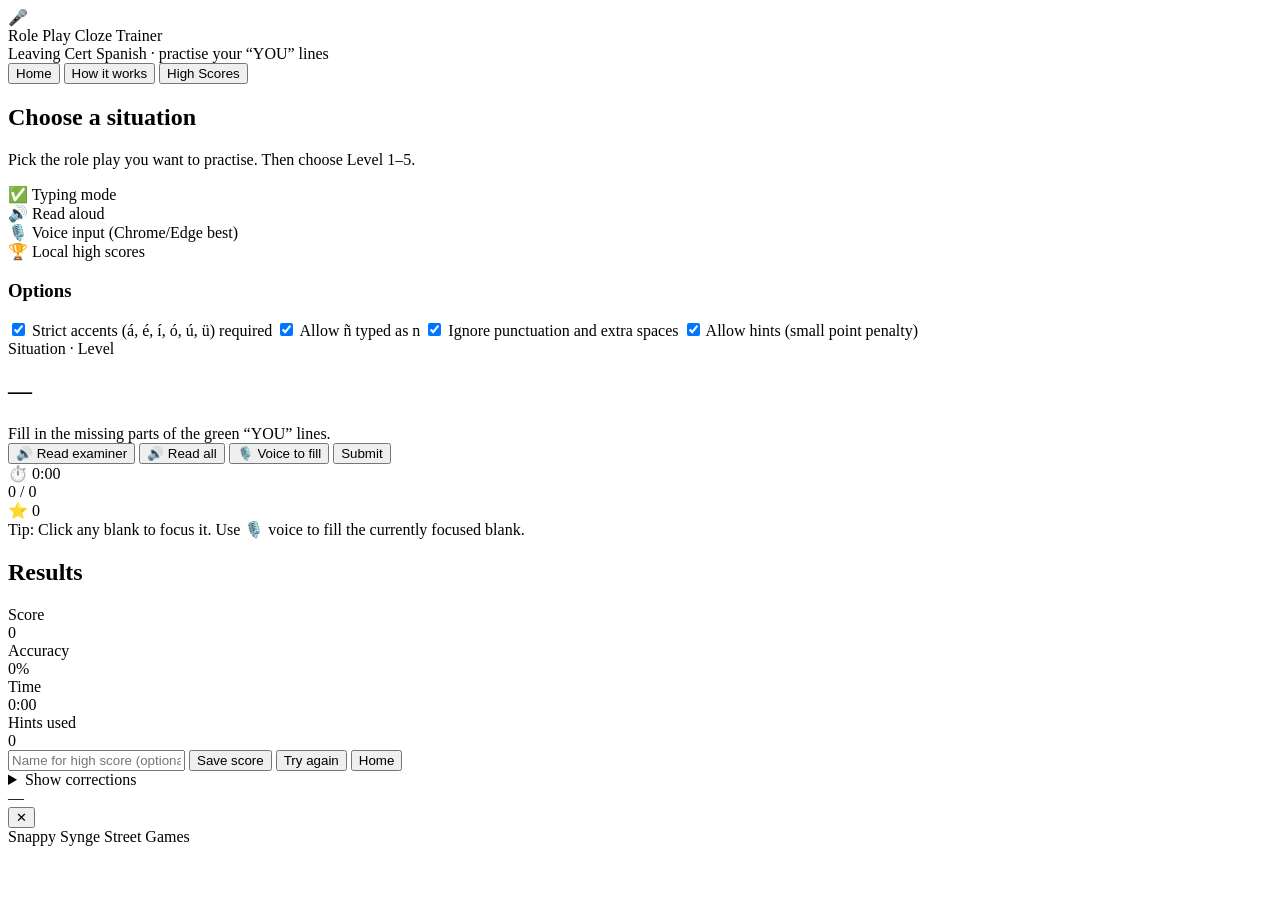
==== index.html @ 9e6d0a7c "Create index.html" ====
<!-- index.html -->
<!doctype html>
<html lang="en">
<head>
  <meta charset="utf-8" />
  <meta name="viewport" content="width=device-width, initial-scale=1" />
  <title>Leaving Cert Role Play Cloze Trainer</title>
  <link rel="stylesheet" href="style.css" />
</head>
<body>
  <div class="app">
    <header class="topbar">
      <div class="brand">
        <div class="logo">🎤</div>
        <div>
          <div class="title">Role Play Cloze Trainer</div>
          <div class="subtitle">Leaving Cert Spanish · practise your “YOU” lines</div>
        </div>
      </div>

      <div class="controls">
        <button id="btnHome" class="btn ghost">Home</button>
        <button id="btnHow" class="btn ghost">How it works</button>
        <button id="btnScores" class="btn ghost">High Scores</button>
      </div>
    </header>

    <main class="main">
      <section id="screenHome" class="screen active">
        <div class="card">
          <h2>Choose a situation</h2>
          <p class="muted">Pick the role play you want to practise. Then choose Level 1–5.</p>
          <div class="grid" id="situationGrid"></div>

          <div class="row">
            <div class="pill">✅ Typing mode</div>
            <div class="pill">🔊 Read aloud</div>
            <div class="pill">🎙️ Voice input (Chrome/Edge best)</div>
            <div class="pill">🏆 Local high scores</div>
          </div>
        </div>

        <div class="card">
          <h3>Options</h3>
          <div class="options">
            <label class="opt"><input type="checkbox" id="optStrictAccents" checked /> Strict accents (á, é, í, ó, ú, ü) required</label>
            <label class="opt"><input type="checkbox" id="optAllowEnyeAsN" checked /> Allow ñ typed as n</label>
            <label class="opt"><input type="checkbox" id="optLenientPunct" checked /> Ignore punctuation and extra spaces</label>
            <label class="opt"><input type="checkbox" id="optShowHints" checked /> Allow hints (small point penalty)</label>
          </div>
        </div>
      </section>

      <section id="screenPlay" class="screen">
        <div class="card playHeader">
          <div>
            <div class="kicker" id="playKicker">Situation · Level</div>
            <h2 id="playTitle">—</h2>
            <div class="muted" id="playDesc">Fill in the missing parts of the green “YOU” lines.</div>
          </div>

          <div class="playBtns">
            <button id="btnSpeakExaminer" class="btn">🔊 Read examiner</button>
            <button id="btnSpeakAll" class="btn">🔊 Read all</button>
            <button id="btnVoice" class="btn">🎙️ Voice to fill</button>
            <button id="btnSubmit" class="btn primary">Submit</button>
          </div>
        </div>

        <div class="card">
          <div class="statusbar">
            <div class="timer">⏱️ <span id="time">0:00</span></div>
            <div class="progress">
              <div class="bar"><div class="fill" id="progressFill"></div></div>
              <div class="muted" id="progressText">0 / 0</div>
            </div>
            <div class="score">⭐ <span id="liveScore">0</span></div>
          </div>

          <div class="chat" id="chat"></div>
        </div>

        <div class="card compact">
          <div class="muted small">Tip: Click any blank to focus it. Use 🎙️ voice to fill the currently focused blank.</div>
        </div>
      </section>

      <section id="screenResults" class="screen">
        <div class="card">
          <h2>Results</h2>
          <div class="resultsGrid">
            <div class="stat"><div class="label">Score</div><div class="value" id="finalScore">0</div></div>
            <div class="stat"><div class="label">Accuracy</div><div class="value" id="finalAcc">0%</div></div>
            <div class="stat"><div class="label">Time</div><div class="value" id="finalTime">0:00</div></div>
            <div class="stat"><div class="label">Hints used</div><div class="value" id="finalHints">0</div></div>
          </div>

          <div class="row gap">
            <input id="playerName" class="input" maxlength="18" placeholder="Name for high score (optional)" />
            <button id="btnSaveScore" class="btn primary">Save score</button>
            <button id="btnRetry" class="btn">Try again</button>
            <button id="btnHome2" class="btn ghost">Home</button>
          </div>

          <details class="details">
            <summary>Show corrections</summary>
            <div id="corrections"></div>
          </details>
        </div>
      </section>

      <div id="modal" class="modal hidden" role="dialog" aria-modal="true">
        <div class="modalCard">
          <div class="modalTop">
            <div class="modalTitle" id="modalTitle">—</div>
            <button class="btn ghost" id="btnCloseModal">✕</button>
          </div>
          <div class="modalBody" id="modalBody"></div>
        </div>
      </div>
    </main>

    <footer class="footer"><span>Snappy Synge Street Games</span></footer>
  </div>

  <script src="script.js"></script>
</body>
</html>
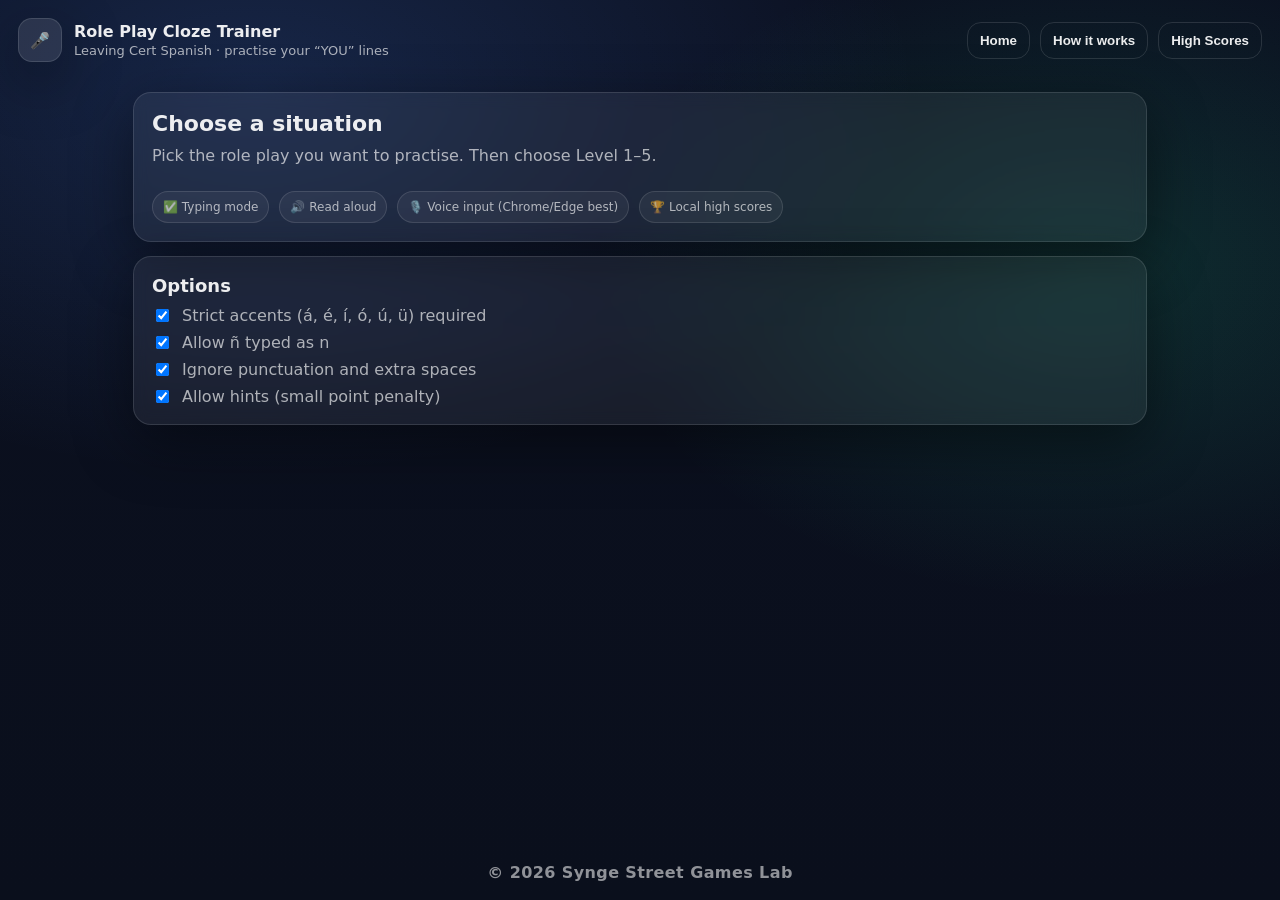
==== commit 92e6ab3c: "Update index.html" ====
--- a/index.html
+++ b/index.html
@@ -120,7 +120,7 @@
       </div>
     </main>
 
-    <footer class="footer"><span>Snappy Synge Street Games</span></footer>
+    <footer class="footer"><span>© 2026 Synge Street Games Lab</span></footer>
   </div>
 
   <script src="script.js"></script>
--- a/style.css
+++ b/style.css
@@ -0,0 +1,125 @@
+/* style.css */
+:root{
+  --bg1: #0b1020;
+  --bg2: #0a0f1c;
+  --card: rgba(255,255,255,0.06);
+  --text: rgba(255,255,255,0.92);
+  --muted: rgba(255,255,255,0.65);
+  --line: rgba(255,255,255,0.12);
+  --green: #24d18e;
+  --blue: #4f8cff;
+  --bad: #ff5f6d;
+  --good: #2ee59d;
+  --shadow: 0 18px 60px rgba(0,0,0,0.45);
+  --radius: 18px;
+  --font: ui-sans-serif, system-ui, -apple-system, Segoe UI, Roboto, Helvetica, Arial, "Apple Color Emoji","Segoe UI Emoji";
+}
+
+*{box-sizing:border-box}
+html,body{height:100%}
+body{
+  margin:0;
+  font-family:var(--font);
+  color:var(--text);
+  background:
+    radial-gradient(1200px 700px at 20% 10%, rgba(79,140,255,0.18), transparent 55%),
+    radial-gradient(900px 600px at 85% 30%, rgba(36,209,142,0.16), transparent 55%),
+    linear-gradient(180deg, var(--bg1), var(--bg2));
+}
+
+.app{min-height:100%; display:flex; flex-direction:column}
+.topbar{display:flex; justify-content:space-between; align-items:center; padding:18px 18px 10px; gap:14px;}
+.brand{display:flex; align-items:center; gap:12px}
+.logo{width:44px; height:44px; display:grid; place-items:center; background: rgba(255,255,255,0.10); border:1px solid var(--line); border-radius: 14px; box-shadow: var(--shadow);}
+.title{font-weight:800}
+.subtitle{color:var(--muted); font-size:13px; margin-top:2px}
+
+.controls{display:flex; gap:10px; flex-wrap:wrap; justify-content:flex-end}
+
+.main{flex:1; padding: 6px 18px 22px; max-width: 1050px; width:100%; margin:0 auto}
+.screen{display:none}
+.screen.active{display:block}
+
+.card{background: var(--card); border: 1px solid var(--line); border-radius: var(--radius); padding: 18px; box-shadow: var(--shadow); backdrop-filter: blur(8px); margin: 14px 0;}
+.card.compact{padding:12px}
+
+h2{margin:0 0 10px; font-size:22px}
+h3{margin:0 0 10px; font-size:18px}
+p{margin:6px 0 0}
+.muted{color:var(--muted)}
+.small{font-size:12px}
+
+.grid{display:grid; grid-template-columns: repeat(auto-fit, minmax(240px, 1fr)); gap: 12px; margin-top: 14px;}
+
+.sitBtn{text-align:left; padding:14px 14px 12px; border-radius: 16px; border:1px solid var(--line); background: rgba(255,255,255,0.06); color:var(--text); cursor:pointer; transition: transform .12s ease, background .12s ease, border-color .12s ease;}
+.sitBtn:hover{transform: translateY(-1px); background: rgba(255,255,255,0.09); border-color: rgba(255,255,255,0.22)}
+.sitTitle{font-weight:800; margin-bottom:4px}
+.sitMeta{color:var(--muted); font-size:12px}
+
+.row{display:flex; gap:10px; flex-wrap:wrap; margin-top:12px; align-items:center}
+.row.gap{gap:12px}
+
+.pill{padding:8px 10px; border-radius: 999px; border:1px solid var(--line); background: rgba(255,255,255,0.05); font-size:12px; color: var(--muted);}
+
+.btn{border:1px solid var(--line); background: rgba(255,255,255,0.06); color: var(--text); border-radius: 14px; padding:10px 12px; cursor:pointer; transition: transform .10s ease, background .10s ease, border-color .10s ease; font-weight:700;}
+.btn:hover{transform: translateY(-1px); background: rgba(255,255,255,0.09); border-color: rgba(255,255,255,0.22)}
+.btn.primary{background: rgba(79,140,255,0.18); border-color: rgba(79,140,255,0.55);}
+.btn.ghost{background: transparent}
+
+.options{display:grid; gap:8px}
+.opt{display:flex; gap:10px; align-items:center; color:var(--muted)}
+
+.playHeader{display:flex; justify-content:space-between; align-items:flex-start; gap:14px; flex-wrap:wrap}
+.kicker{font-size:12px; color:var(--muted); margin-bottom:4px}
+.playBtns{display:flex; gap:10px; flex-wrap:wrap; justify-content:flex-end}
+
+.statusbar{display:flex; align-items:center; justify-content:space-between; gap:12px; flex-wrap:wrap; padding-bottom: 12px; border-bottom: 1px solid var(--line); margin-bottom: 12px;}
+.timer,.score{font-weight:800}
+.progress{display:flex; align-items:center; gap:10px; min-width:220px; flex:1}
+.bar{height:10px; background: rgba(255,255,255,0.07); border:1px solid var(--line); border-radius:999px; flex:1; overflow:hidden}
+.fill{height:100%; width:0% ; background: rgba(36,209,142,0.65)}
+
+.chat{display:flex; flex-direction:column; gap:12px}
+.bubble{max-width: 860px; padding: 12px 12px; border-radius: 16px; border:1px solid var(--line); background: rgba(255,255,255,0.05);}
+.bubble.examiner{align-self:flex-start}
+.bubble.you{align-self:flex-end; background: rgba(36,209,142,0.08); border-color: rgba(36,209,142,0.35)}
+.bubbleTop{display:flex; justify-content:space-between; gap:10px; align-items:center; margin-bottom:6px}
+
+.badge{font-size:11px; font-weight:900; padding: 4px 8px; border-radius: 999px; border:1px solid var(--line); color: var(--muted);}
+.badge.you{color: rgba(36,209,142,0.95); border-color: rgba(36,209,142,0.35); background: rgba(36,209,142,0.10)}
+.badge.e{color: rgba(255,255,255,0.85)}
+
+.lineText{line-height:1.38}
+.blanks{display:flex; flex-wrap:wrap; gap:8px; margin-top:10px}
+.blankWrap{display:flex; align-items:center; gap:8px; flex-wrap:wrap}
+
+.blank{min-width: 86px; max-width: 240px; padding: 10px 10px; border-radius: 14px; border:1px solid var(--line); background: rgba(0,0,0,0.25); color: var(--text); outline: none;}
+.blank:focus{border-color: rgba(79,140,255,0.7); box-shadow: 0 0 0 4px rgba(79,140,255,0.15)}
+
+.hintBtn{padding: 8px 10px; border-radius: 12px; font-size:12px;}
+.hintText{font-size:12px; color:var(--muted)}
+.cue{font-size:12px; color:var(--muted); margin-top:6px}
+
+.resultsGrid{display:grid; grid-template-columns: repeat(auto-fit, minmax(160px, 1fr)); gap: 12px; margin: 14px 0 4px;}
+.stat{border:1px solid var(--line); background: rgba(255,255,255,0.05); border-radius: 16px; padding: 12px;}
+.label{color:var(--muted); font-size:12px}
+.value{font-weight:900; font-size:22px; margin-top:4px}
+
+.input{padding: 10px 12px; border-radius: 14px; border:1px solid var(--line); background: rgba(255,255,255,0.06); color: var(--text); outline:none; min-width: 220px;}
+.input:focus{border-color: rgba(79,140,255,0.7); box-shadow: 0 0 0 4px rgba(79,140,255,0.15)}
+
+.details{margin-top: 14px; border: 1px solid var(--line); border-radius: 16px; padding: 10px 12px; background: rgba(255,255,255,0.04);}
+.details summary{cursor:pointer; font-weight:800}
+.correction{margin-top: 10px; padding-top: 10px; border-top: 1px solid var(--line);}
+.good{color: var(--good); font-weight:800}
+.bad{color: var(--bad); font-weight:800}
+.mini{font-size:12px; color:var(--muted)}
+
+.modal{position:fixed; inset:0; display:grid; place-items:center; background: rgba(0,0,0,0.55); padding: 18px;}
+.modal.hidden{display:none}
+.modalCard{width:min(980px, 100%); max-height: 80vh; overflow:auto; background: rgba(20,24,38,0.98); border:1px solid var(--line); border-radius: 18px; box-shadow: var(--shadow);}
+.modalTop{display:flex; justify-content:space-between; align-items:center; padding: 12px 12px 10px; border-bottom: 1px solid var(--line);}
+.modalTitle{font-weight:900}
+.modalBody{padding: 12px}
+
+.footer{text-align:center; padding: 12px 14px 18px; color: rgba(255,255,255,0.55); font-weight:800; letter-spacing:0.4px;}
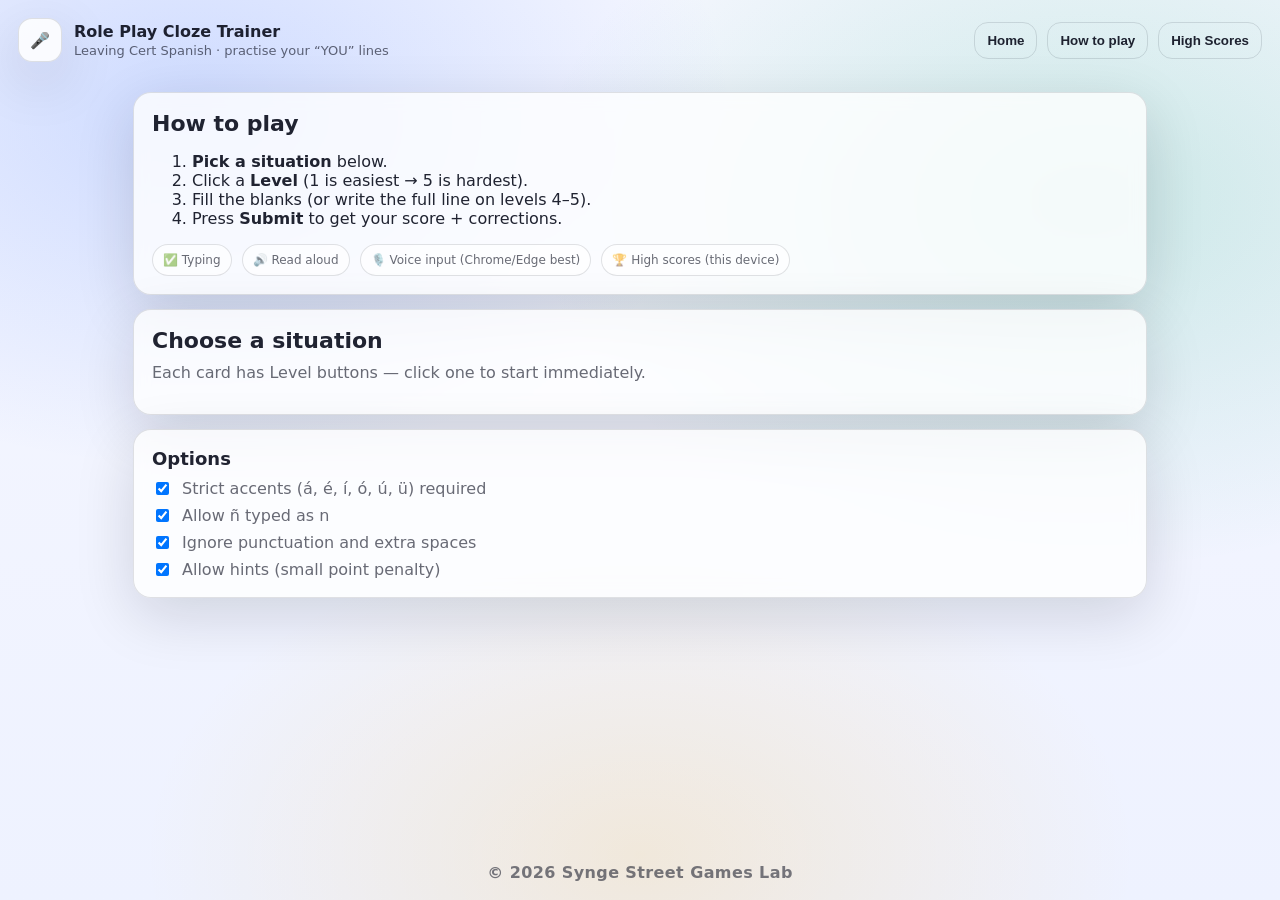
==== commit 14c22a65: "Update index.html" ====
--- a/index.html
+++ b/index.html
@@ -19,25 +19,34 @@
       </div>
 
       <div class="controls">
-        <button id="btnHome" class="btn ghost">Home</button>
-        <button id="btnHow" class="btn ghost">How it works</button>
-        <button id="btnScores" class="btn ghost">High Scores</button>
+        <button id="btnHome" class="btn ghost" type="button">Home</button>
+        <button id="btnHow" class="btn ghost" type="button">How to play</button>
+        <button id="btnScores" class="btn ghost" type="button">High Scores</button>
       </div>
     </header>
 
     <main class="main">
       <section id="screenHome" class="screen active">
         <div class="card">
-          <h2>Choose a situation</h2>
-          <p class="muted">Pick the role play you want to practise. Then choose Level 1–5.</p>
-          <div class="grid" id="situationGrid"></div>
-
+          <h2>How to play</h2>
+          <ol class="how">
+            <li><strong>Pick a situation</strong> below.</li>
+            <li>Click a <strong>Level</strong> (1 is easiest → 5 is hardest).</li>
+            <li>Fill the blanks (or write the full line on levels 4–5).</li>
+            <li>Press <strong>Submit</strong> to get your score + corrections.</li>
+          </ol>
           <div class="row">
-            <div class="pill">✅ Typing mode</div>
+            <div class="pill">✅ Typing</div>
             <div class="pill">🔊 Read aloud</div>
             <div class="pill">🎙️ Voice input (Chrome/Edge best)</div>
-            <div class="pill">🏆 Local high scores</div>
+            <div class="pill">🏆 High scores (this device)</div>
           </div>
+        </div>
+
+        <div class="card">
+          <h2>Choose a situation</h2>
+          <p class="muted">Each card has Level buttons — click one to start immediately.</p>
+          <div class="grid" id="situationGrid"></div>
         </div>
 
         <div class="card">
@@ -49,6 +58,12 @@
             <label class="opt"><input type="checkbox" id="optShowHints" checked /> Allow hints (small point penalty)</label>
           </div>
         </div>
+
+        <noscript>
+          <div class="card danger">
+            This game needs JavaScript enabled to work.
+          </div>
+        </noscript>
       </section>
 
       <section id="screenPlay" class="screen">
@@ -60,10 +75,10 @@
           </div>
 
           <div class="playBtns">
-            <button id="btnSpeakExaminer" class="btn">🔊 Read examiner</button>
-            <button id="btnSpeakAll" class="btn">🔊 Read all</button>
-            <button id="btnVoice" class="btn">🎙️ Voice to fill</button>
-            <button id="btnSubmit" class="btn primary">Submit</button>
+            <button id="btnSpeakExaminer" class="btn" type="button">🔊 Read examiner</button>
+            <button id="btnSpeakAll" class="btn" type="button">🔊 Read all</button>
+            <button id="btnVoice" class="btn" type="button">🎙️ Voice to fill</button>
+            <button id="btnSubmit" class="btn primary" type="button">Submit</button>
           </div>
         </div>
 
@@ -81,7 +96,7 @@
         </div>
 
         <div class="card compact">
-          <div class="muted small">Tip: Click any blank to focus it. Use 🎙️ voice to fill the currently focused blank.</div>
+          <div class="muted small">Tip: Click any blank to focus it. Use 🎙️ voice to fill the currently focused blank/box.</div>
         </div>
       </section>
 
@@ -97,9 +112,9 @@
 
           <div class="row gap">
             <input id="playerName" class="input" maxlength="18" placeholder="Name for high score (optional)" />
-            <button id="btnSaveScore" class="btn primary">Save score</button>
-            <button id="btnRetry" class="btn">Try again</button>
-            <button id="btnHome2" class="btn ghost">Home</button>
+            <button id="btnSaveScore" class="btn primary" type="button">Save score</button>
+            <button id="btnRetry" class="btn" type="button">Try again</button>
+            <button id="btnHome2" class="btn ghost" type="button">Home</button>
           </div>
 
           <details class="details">
@@ -113,7 +128,7 @@
         <div class="modalCard">
           <div class="modalTop">
             <div class="modalTitle" id="modalTitle">—</div>
-            <button class="btn ghost" id="btnCloseModal">✕</button>
+            <button class="btn ghost" id="btnCloseModal" type="button">✕</button>
           </div>
           <div class="modalBody" id="modalBody"></div>
         </div>
--- a/style.css
+++ b/style.css
@@ -1,16 +1,16 @@
 /* style.css */
 :root{
-  --bg1: #0b1020;
-  --bg2: #0a0f1c;
-  --card: rgba(255,255,255,0.06);
-  --text: rgba(255,255,255,0.92);
-  --muted: rgba(255,255,255,0.65);
-  --line: rgba(255,255,255,0.12);
-  --green: #24d18e;
-  --blue: #4f8cff;
-  --bad: #ff5f6d;
-  --good: #2ee59d;
-  --shadow: 0 18px 60px rgba(0,0,0,0.45);
+  --bg1: #f6f7ff;
+  --bg2: #eef2ff;
+  --card: rgba(255,255,255,0.78);
+  --text: rgba(13,16,32,0.92);
+  --muted: rgba(13,16,32,0.62);
+  --line: rgba(13,16,32,0.12);
+  --green: #0ea97a;
+  --blue: #2f6bff;
+  --bad: #d61f2c;
+  --good: #0ea97a;
+  --shadow: 0 18px 60px rgba(10,15,30,0.14);
   --radius: 18px;
   --font: ui-sans-serif, system-ui, -apple-system, Segoe UI, Roboto, Helvetica, Arial, "Apple Color Emoji","Segoe UI Emoji";
 }
@@ -22,25 +22,39 @@
   font-family:var(--font);
   color:var(--text);
   background:
-    radial-gradient(1200px 700px at 20% 10%, rgba(79,140,255,0.18), transparent 55%),
-    radial-gradient(900px 600px at 85% 30%, rgba(36,209,142,0.16), transparent 55%),
+    radial-gradient(900px 600px at 15% 12%, rgba(47,107,255,0.20), transparent 60%),
+    radial-gradient(900px 600px at 85% 22%, rgba(14,169,122,0.18), transparent 62%),
+    radial-gradient(800px 520px at 50% 95%, rgba(255,170,0,0.14), transparent 62%),
     linear-gradient(180deg, var(--bg1), var(--bg2));
 }
 
 .app{min-height:100%; display:flex; flex-direction:column}
 .topbar{display:flex; justify-content:space-between; align-items:center; padding:18px 18px 10px; gap:14px;}
 .brand{display:flex; align-items:center; gap:12px}
-.logo{width:44px; height:44px; display:grid; place-items:center; background: rgba(255,255,255,0.10); border:1px solid var(--line); border-radius: 14px; box-shadow: var(--shadow);}
-.title{font-weight:800}
+.logo{
+  width:44px; height:44px; display:grid; place-items:center;
+  background: rgba(255,255,255,0.85);
+  border:1px solid var(--line);
+  border-radius: 14px;
+  box-shadow: var(--shadow);
+}
+.title{font-weight:900}
 .subtitle{color:var(--muted); font-size:13px; margin-top:2px}
-
 .controls{display:flex; gap:10px; flex-wrap:wrap; justify-content:flex-end}
 
 .main{flex:1; padding: 6px 18px 22px; max-width: 1050px; width:100%; margin:0 auto}
 .screen{display:none}
 .screen.active{display:block}
 
-.card{background: var(--card); border: 1px solid var(--line); border-radius: var(--radius); padding: 18px; box-shadow: var(--shadow); backdrop-filter: blur(8px); margin: 14px 0;}
+.card{
+  background: var(--card);
+  border: 1px solid var(--line);
+  border-radius: var(--radius);
+  padding: 18px;
+  box-shadow: var(--shadow);
+  backdrop-filter: blur(8px);
+  margin: 14px 0;
+}
 .card.compact{padding:12px}
 
 h2{margin:0 0 10px; font-size:22px}
@@ -51,19 +65,47 @@
 
 .grid{display:grid; grid-template-columns: repeat(auto-fit, minmax(240px, 1fr)); gap: 12px; margin-top: 14px;}
 
-.sitBtn{text-align:left; padding:14px 14px 12px; border-radius: 16px; border:1px solid var(--line); background: rgba(255,255,255,0.06); color:var(--text); cursor:pointer; transition: transform .12s ease, background .12s ease, border-color .12s ease;}
-.sitBtn:hover{transform: translateY(-1px); background: rgba(255,255,255,0.09); border-color: rgba(255,255,255,0.22)}
-.sitTitle{font-weight:800; margin-bottom:4px}
+.sitBtn{
+  text-align:left;
+  padding:14px 14px 12px;
+  border-radius: 16px;
+  border:1px solid var(--line);
+  background: rgba(255,255,255,0.70);
+  color:var(--text);
+  cursor:pointer;
+  transition: transform .12s ease, background .12s ease, border-color .12s ease;
+}
+.sitBtn:hover{transform: translateY(-1px); background: rgba(255,255,255,0.88); border-color: rgba(13,16,32,0.20)}
+.sitTitle{font-weight:900; margin-bottom:4px}
 .sitMeta{color:var(--muted); font-size:12px}
 
 .row{display:flex; gap:10px; flex-wrap:wrap; margin-top:12px; align-items:center}
 .row.gap{gap:12px}
 
-.pill{padding:8px 10px; border-radius: 999px; border:1px solid var(--line); background: rgba(255,255,255,0.05); font-size:12px; color: var(--muted);}
-
-.btn{border:1px solid var(--line); background: rgba(255,255,255,0.06); color: var(--text); border-radius: 14px; padding:10px 12px; cursor:pointer; transition: transform .10s ease, background .10s ease, border-color .10s ease; font-weight:700;}
-.btn:hover{transform: translateY(-1px); background: rgba(255,255,255,0.09); border-color: rgba(255,255,255,0.22)}
-.btn.primary{background: rgba(79,140,255,0.18); border-color: rgba(79,140,255,0.55);}
+.pill{
+  padding:8px 10px;
+  border-radius: 999px;
+  border:1px solid var(--line);
+  background: rgba(255,255,255,0.60);
+  font-size:12px;
+  color: var(--muted);
+}
+
+.btn{
+  border:1px solid var(--line);
+  background: rgba(255,255,255,0.70);
+  color: var(--text);
+  border-radius: 14px;
+  padding:10px 12px;
+  cursor:pointer;
+  transition: transform .10s ease, background .10s ease, border-color .10s ease;
+  font-weight:800;
+}
+.btn:hover{transform: translateY(-1px); background: rgba(255,255,255,0.92); border-color: rgba(13,16,32,0.20)}
+.btn.primary{
+  background: rgba(47,107,255,0.14);
+  border-color: rgba(47,107,255,0.35);
+}
 .btn.ghost{background: transparent}
 
 .options{display:grid; gap:8px}
@@ -73,53 +115,106 @@
 .kicker{font-size:12px; color:var(--muted); margin-bottom:4px}
 .playBtns{display:flex; gap:10px; flex-wrap:wrap; justify-content:flex-end}
 
-.statusbar{display:flex; align-items:center; justify-content:space-between; gap:12px; flex-wrap:wrap; padding-bottom: 12px; border-bottom: 1px solid var(--line); margin-bottom: 12px;}
-.timer,.score{font-weight:800}
+.statusbar{
+  display:flex; align-items:center; justify-content:space-between;
+  gap:12px; flex-wrap:wrap;
+  padding-bottom: 12px;
+  border-bottom: 1px solid var(--line);
+  margin-bottom: 12px;
+}
+.timer,.score{font-weight:900}
 .progress{display:flex; align-items:center; gap:10px; min-width:220px; flex:1}
-.bar{height:10px; background: rgba(255,255,255,0.07); border:1px solid var(--line); border-radius:999px; flex:1; overflow:hidden}
-.fill{height:100%; width:0% ; background: rgba(36,209,142,0.65)}
+.bar{height:10px; background: rgba(255,255,255,0.60); border:1px solid var(--line); border-radius:999px; flex:1; overflow:hidden}
+.fill{height:100%; width:0% ; background: rgba(14,169,122,0.65)}
 
 .chat{display:flex; flex-direction:column; gap:12px}
-.bubble{max-width: 860px; padding: 12px 12px; border-radius: 16px; border:1px solid var(--line); background: rgba(255,255,255,0.05);}
+.bubble{
+  max-width: 860px;
+  padding: 12px 12px;
+  border-radius: 16px;
+  border:1px solid var(--line);
+  background: rgba(255,255,255,0.72);
+}
 .bubble.examiner{align-self:flex-start}
-.bubble.you{align-self:flex-end; background: rgba(36,209,142,0.08); border-color: rgba(36,209,142,0.35)}
+.bubble.you{align-self:flex-end; background: rgba(14,169,122,0.10); border-color: rgba(14,169,122,0.32)}
 .bubbleTop{display:flex; justify-content:space-between; gap:10px; align-items:center; margin-bottom:6px}
 
-.badge{font-size:11px; font-weight:900; padding: 4px 8px; border-radius: 999px; border:1px solid var(--line); color: var(--muted);}
-.badge.you{color: rgba(36,209,142,0.95); border-color: rgba(36,209,142,0.35); background: rgba(36,209,142,0.10)}
-.badge.e{color: rgba(255,255,255,0.85)}
+.badge{
+  font-size:11px; font-weight:900;
+  padding: 4px 8px;
+  border-radius: 999px;
+  border:1px solid var(--line);
+  color: var(--muted);
+  background: rgba(255,255,255,0.55);
+}
+.badge.you{color: rgba(14,169,122,0.98); border-color: rgba(14,169,122,0.32); background: rgba(14,169,122,0.12)}
+.badge.e{color: rgba(13,16,32,0.82)}
 
 .lineText{line-height:1.38}
 .blanks{display:flex; flex-wrap:wrap; gap:8px; margin-top:10px}
 .blankWrap{display:flex; align-items:center; gap:8px; flex-wrap:wrap}
 
-.blank{min-width: 86px; max-width: 240px; padding: 10px 10px; border-radius: 14px; border:1px solid var(--line); background: rgba(0,0,0,0.25); color: var(--text); outline: none;}
-.blank:focus{border-color: rgba(79,140,255,0.7); box-shadow: 0 0 0 4px rgba(79,140,255,0.15)}
+.blank{
+  min-width: 86px;
+  max-width: 240px;
+  padding: 10px 10px;
+  border-radius: 14px;
+  border:1px solid var(--line);
+  background: rgba(255,255,255,0.72);
+  color: var(--text);
+  outline: none;
+}
+.blank:focus{border-color: rgba(47,107,255,0.55); box-shadow: 0 0 0 4px rgba(47,107,255,0.16)}
 
 .hintBtn{padding: 8px 10px; border-radius: 12px; font-size:12px;}
 .hintText{font-size:12px; color:var(--muted)}
 .cue{font-size:12px; color:var(--muted); margin-top:6px}
 
 .resultsGrid{display:grid; grid-template-columns: repeat(auto-fit, minmax(160px, 1fr)); gap: 12px; margin: 14px 0 4px;}
-.stat{border:1px solid var(--line); background: rgba(255,255,255,0.05); border-radius: 16px; padding: 12px;}
+.stat{border:1px solid var(--line); background: rgba(255,255,255,0.74); border-radius: 16px; padding: 12px;}
 .label{color:var(--muted); font-size:12px}
 .value{font-weight:900; font-size:22px; margin-top:4px}
 
-.input{padding: 10px 12px; border-radius: 14px; border:1px solid var(--line); background: rgba(255,255,255,0.06); color: var(--text); outline:none; min-width: 220px;}
-.input:focus{border-color: rgba(79,140,255,0.7); box-shadow: 0 0 0 4px rgba(79,140,255,0.15)}
-
-.details{margin-top: 14px; border: 1px solid var(--line); border-radius: 16px; padding: 10px 12px; background: rgba(255,255,255,0.04);}
-.details summary{cursor:pointer; font-weight:800}
+.input{
+  padding: 10px 12px;
+  border-radius: 14px;
+  border:1px solid var(--line);
+  background: rgba(255,255,255,0.75);
+  color: var(--text);
+  outline:none;
+  min-width: 220px;
+}
+.input:focus{border-color: rgba(47,107,255,0.55); box-shadow: 0 0 0 4px rgba(47,107,255,0.16)}
+
+.details{margin-top: 14px; border: 1px solid var(--line); border-radius: 16px; padding: 10px 12px; background: rgba(255,255,255,0.60);}
+.details summary{cursor:pointer; font-weight:900}
 .correction{margin-top: 10px; padding-top: 10px; border-top: 1px solid var(--line);}
-.good{color: var(--good); font-weight:800}
-.bad{color: var(--bad); font-weight:800}
+.good{color: var(--good); font-weight:900}
+.bad{color: var(--bad); font-weight:900}
 .mini{font-size:12px; color:var(--muted)}
 
-.modal{position:fixed; inset:0; display:grid; place-items:center; background: rgba(0,0,0,0.55); padding: 18px;}
-.modal.hidden{display:none}
-.modalCard{width:min(980px, 100%); max-height: 80vh; overflow:auto; background: rgba(20,24,38,0.98); border:1px solid var(--line); border-radius: 18px; box-shadow: var(--shadow);}
-.modalTop{display:flex; justify-content:space-between; align-items:center; padding: 12px 12px 10px; border-bottom: 1px solid var(--line);}
+.modal{
+  position:fixed; inset:0;
+  display:grid; place-items:center;
+  background: rgba(13,16,32,0.40);
+  padding: 18px;
+}
+.modal.hidden{display:none; pointer-events:none}
+.modalCard{
+  width:min(980px, 100%);
+  max-height: 80vh;
+  overflow:auto;
+  background: rgba(255,255,255,0.96);
+  border:1px solid var(--line);
+  border-radius: 18px;
+  box-shadow: var(--shadow);
+}
+.modalTop{
+  display:flex; justify-content:space-between; align-items:center;
+  padding: 12px 12px 10px;
+  border-bottom: 1px solid var(--line);
+}
 .modalTitle{font-weight:900}
 .modalBody{padding: 12px}
 
-.footer{text-align:center; padding: 12px 14px 18px; color: rgba(255,255,255,0.55); font-weight:800; letter-spacing:0.4px;}
+.footer{text-align:center; padding: 12px 14px 18px; color: rgba(13,16,32,0.55); font-weight:900; letter-spacing:0.4px;}
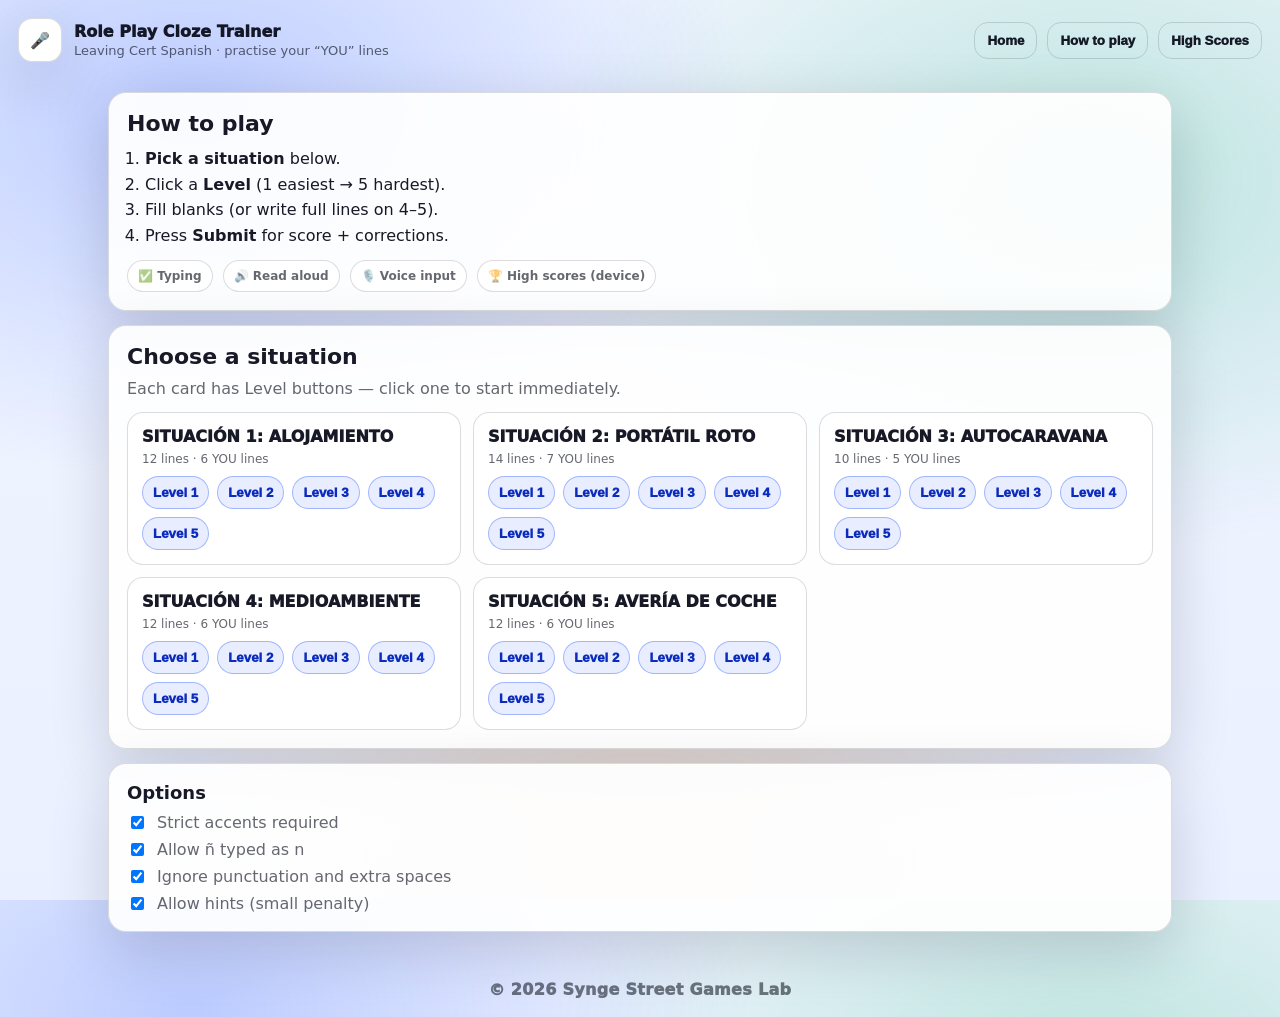
==== commit 81b929c6: "Update index.html" ====
--- a/index.html
+++ b/index.html
@@ -1,11 +1,140 @@
-<!-- index.html -->
 <!doctype html>
 <html lang="en">
 <head>
   <meta charset="utf-8" />
   <meta name="viewport" content="width=device-width, initial-scale=1" />
-  <title>Leaving Cert Role Play Cloze Trainer</title>
-  <link rel="stylesheet" href="style.css" />
+  <title>Role Play Cloze Trainer</title>
+  <style>
+    :root{
+      --bg1:#f2f6ff; --bg2:#eaf0ff;
+      --card: rgba(255,255,255,0.92);
+      --text: rgba(8,12,24,0.94);
+      --muted: rgba(8,12,24,0.62);
+      --line: rgba(8,12,24,0.14);
+      --green:#00a86b;
+      --blue:#1d4fff;
+      --blue2:#0b2bbd;
+      --bad:#d61f2c;
+      --good:#00a86b;
+      --shadow: 0 18px 60px rgba(10,15,30,0.16);
+      --radius: 18px;
+      --font: ui-sans-serif, system-ui, -apple-system, Segoe UI, Roboto, Helvetica, Arial;
+    }
+    *{box-sizing:border-box}
+    html,body{height:100%}
+    body{
+      margin:0; font-family:var(--font); color:var(--text);
+      background:
+        radial-gradient(900px 600px at 15% 12%, rgba(29,79,255,0.25), transparent 62%),
+        radial-gradient(900px 600px at 85% 20%, rgba(0,168,107,0.22), transparent 62%),
+        radial-gradient(800px 520px at 50% 95%, rgba(255,140,0,0.18), transparent 62%),
+        linear-gradient(180deg, var(--bg1), var(--bg2));
+    }
+    .app{min-height:100%; display:flex; flex-direction:column}
+    .topbar{display:flex; justify-content:space-between; align-items:center; padding:18px 18px 10px; gap:14px; flex-wrap:wrap}
+    .brand{display:flex; align-items:center; gap:12px}
+    .logo{width:44px; height:44px; display:grid; place-items:center; background:#fff; border:1px solid var(--line); border-radius:14px; box-shadow:var(--shadow)}
+    .title{font-weight:1000}
+    .subtitle{color:var(--muted); font-size:13px; margin-top:2px}
+    .controls{display:flex; gap:10px; flex-wrap:wrap}
+    .main{flex:1; padding: 6px 18px 22px; max-width: 1100px; width:100%; margin:0 auto}
+    .screen{display:none}
+    .screen.active{display:block}
+    .card{background:var(--card); border:1px solid var(--line); border-radius:var(--radius); padding:18px; box-shadow:var(--shadow); margin:14px 0}
+    .card.compact{padding:12px}
+    h2{margin:0 0 10px; font-size:22px}
+    h3{margin:0 0 10px; font-size:18px}
+    p{margin:6px 0 0}
+    .muted{color:var(--muted)}
+    .small{font-size:12px}
+    .how{margin:10px 0 0; padding-left:18px; line-height:1.6}
+    .grid{display:grid; grid-template-columns: repeat(auto-fit, minmax(260px, 1fr)); gap: 12px; margin-top: 14px;}
+    .sitCard{border:1px solid var(--line); border-radius:16px; background:rgba(255,255,255,0.90); padding:14px}
+    .sitTitle{font-weight:1000; margin-bottom:6px}
+    .sitMeta{color:var(--muted); font-size:12px; margin-bottom:10px}
+    .levelRow{display:flex; gap:8px; flex-wrap:wrap}
+    .levelBtn{
+      border:1px solid rgba(29,79,255,0.35);
+      background: rgba(29,79,255,0.10);
+      color: var(--blue2);
+      border-radius:999px;
+      padding:8px 10px;
+      cursor:pointer;
+      font-weight:1000;
+      transition: transform .10s ease, background .10s ease, border-color .10s ease;
+    }
+    .levelBtn:hover{transform: translateY(-1px); background: rgba(29,79,255,0.16); border-color: rgba(29,79,255,0.55)}
+    .row{display:flex; gap:10px; flex-wrap:wrap; margin-top:12px; align-items:center}
+    .pill{padding:8px 10px; border-radius:999px; border:1px solid var(--line); background:rgba(255,255,255,0.80); font-size:12px; color:var(--muted); font-weight:800}
+    .btn{
+      border:1px solid var(--line);
+      background:#fff;
+      color: var(--text);
+      border-radius:14px;
+      padding:10px 12px;
+      cursor:pointer;
+      transition: transform .10s ease, border-color .10s ease;
+      font-weight:1000;
+    }
+    .btn:hover{transform: translateY(-1px); border-color: rgba(8,12,24,0.22)}
+    .btn.primary{
+      background: linear-gradient(180deg, rgba(29,79,255,0.18), rgba(29,79,255,0.12));
+      border-color: rgba(29,79,255,0.45);
+      color: var(--blue2);
+    }
+    .btn.ghost{background:transparent}
+    .options{display:grid; gap:8px}
+    .opt{display:flex; gap:10px; align-items:center; color:var(--muted)}
+    .playHeader{display:flex; justify-content:space-between; align-items:flex-start; gap:14px; flex-wrap:wrap}
+    .kicker{font-size:12px; color:var(--muted); margin-bottom:4px}
+    .playBtns{display:flex; gap:10px; flex-wrap:wrap; justify-content:flex-end}
+    .statusbar{display:flex; align-items:center; justify-content:space-between; gap:12px; flex-wrap:wrap; padding-bottom:12px; border-bottom:1px solid var(--line); margin-bottom:12px}
+    .timer,.score{font-weight:1000}
+    .progress{display:flex; align-items:center; gap:10px; min-width:240px; flex:1}
+    .bar{height:10px; background: rgba(8,12,24,0.06); border:1px solid var(--line); border-radius:999px; flex:1; overflow:hidden}
+    .fill{height:100%; width:0%; background: rgba(0,168,107,0.75)}
+    .chat{display:flex; flex-direction:column; gap:12px}
+    .bubble{max-width: 900px; padding: 12px; border-radius:16px; border:1px solid var(--line); background: rgba(255,255,255,0.92)}
+    .bubble.examiner{align-self:flex-start}
+    .bubble.you{align-self:flex-end; background: rgba(0,168,107,0.10); border-color: rgba(0,168,107,0.35)}
+    .bubbleTop{display:flex; justify-content:space-between; gap:10px; align-items:center; margin-bottom:6px}
+    .badge{font-size:11px; font-weight:1000; padding:4px 8px; border-radius:999px; border:1px solid var(--line); color:var(--muted); background:rgba(255,255,255,0.85)}
+    .badge.you{color: rgba(0,168,107,0.98); border-color: rgba(0,168,107,0.35); background: rgba(0,168,107,0.12)}
+    .lineText{line-height:1.38}
+    .blanks{display:flex; flex-wrap:wrap; gap:8px; margin-top:10px}
+    .blankWrap{display:flex; align-items:center; gap:8px; flex-wrap:wrap}
+    .blank{
+      min-width: 92px; max-width: 260px;
+      padding: 10px;
+      border-radius:14px;
+      border:1px solid var(--line);
+      background:#fff;
+      color:var(--text);
+      outline:none;
+      font-weight:800;
+    }
+    .blank:focus{border-color: rgba(29,79,255,0.55); box-shadow: 0 0 0 4px rgba(29,79,255,0.16)}
+    .hintText{font-size:12px; color:var(--muted)}
+    .cue{font-size:12px; color:var(--muted); margin-top:6px}
+    .resultsGrid{display:grid; grid-template-columns: repeat(auto-fit, minmax(160px, 1fr)); gap:12px; margin:14px 0 4px}
+    .stat{border:1px solid var(--line); background:rgba(255,255,255,0.92); border-radius:16px; padding:12px}
+    .label{color:var(--muted); font-size:12px}
+    .value{font-weight:1000; font-size:22px; margin-top:4px}
+    .input{padding:10px 12px; border-radius:14px; border:1px solid var(--line); background:#fff; color:var(--text); outline:none; min-width:220px; font-weight:800}
+    .details{margin-top:14px; border:1px solid var(--line); border-radius:16px; padding:10px 12px; background: rgba(8,12,24,0.03)}
+    .details summary{cursor:pointer; font-weight:1000}
+    .correction{margin-top:10px; padding-top:10px; border-top:1px solid var(--line)}
+    .good{color:var(--good); font-weight:1000}
+    .bad{color:var(--bad); font-weight:1000}
+    .mini{font-size:12px; color:var(--muted)}
+    .modal{position:fixed; inset:0; display:grid; place-items:center; background: rgba(8,12,24,0.45); padding:18px}
+    .modal.hidden{display:none; pointer-events:none}
+    .modalCard{width:min(980px, 100%); max-height: 80vh; overflow:auto; background: rgba(255,255,255,0.98); border:1px solid var(--line); border-radius: 18px; box-shadow: var(--shadow)}
+    .modalTop{display:flex; justify-content:space-between; align-items:center; padding:12px 12px 10px; border-bottom:1px solid var(--line)}
+    .modalTitle{font-weight:1000}
+    .modalBody{padding:12px}
+    .footer{text-align:center; padding:12px 14px 18px; color: rgba(8,12,24,0.55); font-weight:1000; letter-spacing:0.3px;}
+  </style>
 </head>
 <body>
   <div class="app">
@@ -17,7 +146,6 @@
           <div class="subtitle">Leaving Cert Spanish · practise your “YOU” lines</div>
         </div>
       </div>
-
       <div class="controls">
         <button id="btnHome" class="btn ghost" type="button">Home</button>
         <button id="btnHow" class="btn ghost" type="button">How to play</button>
@@ -31,15 +159,15 @@
           <h2>How to play</h2>
           <ol class="how">
             <li><strong>Pick a situation</strong> below.</li>
-            <li>Click a <strong>Level</strong> (1 is easiest → 5 is hardest).</li>
-            <li>Fill the blanks (or write the full line on levels 4–5).</li>
-            <li>Press <strong>Submit</strong> to get your score + corrections.</li>
+            <li>Click a <strong>Level</strong> (1 easiest → 5 hardest).</li>
+            <li>Fill blanks (or write full lines on 4–5).</li>
+            <li>Press <strong>Submit</strong> for score + corrections.</li>
           </ol>
           <div class="row">
             <div class="pill">✅ Typing</div>
             <div class="pill">🔊 Read aloud</div>
-            <div class="pill">🎙️ Voice input (Chrome/Edge best)</div>
-            <div class="pill">🏆 High scores (this device)</div>
+            <div class="pill">🎙️ Voice input</div>
+            <div class="pill">🏆 High scores (device)</div>
           </div>
         </div>
 
@@ -52,15 +180,15 @@
         <div class="card">
           <h3>Options</h3>
           <div class="options">
-            <label class="opt"><input type="checkbox" id="optStrictAccents" checked /> Strict accents (á, é, í, ó, ú, ü) required</label>
+            <label class="opt"><input type="checkbox" id="optStrictAccents" checked /> Strict accents required</label>
             <label class="opt"><input type="checkbox" id="optAllowEnyeAsN" checked /> Allow ñ typed as n</label>
             <label class="opt"><input type="checkbox" id="optLenientPunct" checked /> Ignore punctuation and extra spaces</label>
-            <label class="opt"><input type="checkbox" id="optShowHints" checked /> Allow hints (small point penalty)</label>
+            <label class="opt"><input type="checkbox" id="optShowHints" checked /> Allow hints (small penalty)</label>
           </div>
         </div>
 
         <noscript>
-          <div class="card danger">
+          <div class="card" style="border-color:rgba(214,31,44,0.35); background:rgba(214,31,44,0.10); font-weight:900">
             This game needs JavaScript enabled to work.
           </div>
         </noscript>
@@ -71,9 +199,8 @@
           <div>
             <div class="kicker" id="playKicker">Situation · Level</div>
             <h2 id="playTitle">—</h2>
-            <div class="muted" id="playDesc">Fill in the missing parts of the green “YOU” lines.</div>
+            <div class="muted" id="playDesc">—</div>
           </div>
-
           <div class="playBtns">
             <button id="btnSpeakExaminer" class="btn" type="button">🔊 Read examiner</button>
             <button id="btnSpeakAll" class="btn" type="button">🔊 Read all</button>
@@ -91,12 +218,11 @@
             </div>
             <div class="score">⭐ <span id="liveScore">0</span></div>
           </div>
-
           <div class="chat" id="chat"></div>
         </div>
 
         <div class="card compact">
-          <div class="muted small">Tip: Click any blank to focus it. Use 🎙️ voice to fill the currently focused blank/box.</div>
+          <div class="muted small">Tip: Click any blank to focus it. Use 🎙️ voice to fill the focused blank.</div>
         </div>
       </section>
 
@@ -110,7 +236,7 @@
             <div class="stat"><div class="label">Hints used</div><div class="value" id="finalHints">0</div></div>
           </div>
 
-          <div class="row gap">
+          <div class="row" style="gap:12px">
             <input id="playerName" class="input" maxlength="18" placeholder="Name for high score (optional)" />
             <button id="btnSaveScore" class="btn primary" type="button">Save score</button>
             <button id="btnRetry" class="btn" type="button">Try again</button>
@@ -138,6 +264,572 @@
     <footer class="footer"><span>© 2026 Synge Street Games Lab</span></footer>
   </div>
 
-  <script src="script.js"></script>
+  <script>
+    var DATA = {
+      "situations": [
+        {"id":"s1","title":"SITUACIÓN 1: ALOJAMIENTO","turns":[
+          {"speaker":"E","text":"Buenos días. ¿Qué quiere?"},
+          {"speaker":"YOU","text":"Hola, me gustaría una habitación doble con baño para dos noches, por favor."},
+          {"speaker":"E","text":"Lo siento, pero no hay habitaciones disponibles."},
+          {"speaker":"YOU","text":"¿De verdad? ¿No hay ninguna habitación libre? ¿Quizás tiene una habitación individual?"},
+          {"speaker":"E","text":"No, lo siento, pero el hotel está completo."},
+          {"speaker":"YOU","text":"¡Qué pena! ¿Puede recomendarme otro hotel cerca de aquí, por favor?"},
+          {"speaker":"E","text":"Sí, claro. Hay un hotel al lado del banco. Se llama “El Sol”."},
+          {"speaker":"YOU","text":"Gracias. ¿Es caro?"},
+          {"speaker":"E","text":"No, no es muy caro. Son noventa euros por noche."},
+          {"speaker":"YOU","text":"Bueno, está bien. ¿Y el desayuno está incluido en el precio?"},
+          {"speaker":"E","text":"Sí, está incluido."},
+          {"speaker":"YOU","text":"Perfecto. Muchísimas gracias por su ayuda. ¡Adiós!"}
+        ]},
+        {"id":"s2","title":"SITUACIÓN 2: PORTÁTIL ROTO","turns":[
+          {"speaker":"E","text":"Buenos días. ¿En qué puedo ayudarle?"},
+          {"speaker":"YOU","text":"Hola. Tengo un problema con mi portátil. No funciona."},
+          {"speaker":"E","text":"¿Qué le pasa exactamente?"},
+          {"speaker":"YOU","text":"Se apaga todo el tiempo y la pantalla se queda negra."},
+          {"speaker":"E","text":"¿Lo ha dejado caer o se ha mojado?"},
+          {"speaker":"YOU","text":"No, nunca se me ha caído y no se ha mojado."},
+          {"speaker":"E","text":"Vale. Lo podemos reparar. ¿Cuánto tiempo hace que lo compró?"},
+          {"speaker":"YOU","text":"Lo compré hace dos años."},
+          {"speaker":"E","text":"Entiendo. ¿Quiere dejarlo aquí para que lo revisemos?"},
+          {"speaker":"YOU","text":"Sí, por favor. ¿Cuánto tardará la reparación?"},
+          {"speaker":"E","text":"Depende. Entre tres y cinco días."},
+          {"speaker":"YOU","text":"De acuerdo. ¿Y cuánto costará?"},
+          {"speaker":"E","text":"Aproximadamente cien euros."},
+          {"speaker":"YOU","text":"Perfecto. Muchas gracias por su ayuda. ¡Hasta luego!"}
+        ]},
+        {"id":"s3","title":"SITUACIÓN 3: AUTOCARAVANA","turns":[
+          {"speaker":"E","text":"Buenos días. ¿En qué puedo ayudarle?"},
+          {"speaker":"YOU","text":"Hola. Tenemos un problema con la electricidad en nuestra autocaravana."},
+          {"speaker":"E","text":"¿Qué problema tienen?"},
+          {"speaker":"YOU","text":"No hay luz y no podemos cargar los móviles."},
+          {"speaker":"E","text":"Lo siento mucho. Voy a mandar a un técnico ahora mismo."},
+          {"speaker":"YOU","text":"Gracias. ¿Cuánto tiempo tardará en arreglarlo?"},
+          {"speaker":"E","text":"Probablemente una hora."},
+          {"speaker":"YOU","text":"De acuerdo. Esto es muy inconveniente. ¿Podemos tener un descuento, por favor?"},
+          {"speaker":"E","text":"Sí, claro. Les haré un descuento del diez por ciento."},
+          {"speaker":"YOU","text":"Muchas gracias. ¡Adiós!"}
+        ]},
+        {"id":"s4","title":"SITUACIÓN 4: MEDIOAMBIENTE","turns":[
+          {"speaker":"E","text":"Buenos días. Soy periodista. ¿Puedo hacerle unas preguntas sobre su proyecto?"},
+          {"speaker":"YOU","text":"Sí, claro. Estoy encantado/a de hablar del proyecto."},
+          {"speaker":"E","text":"¿En qué consiste el proyecto?"},
+          {"speaker":"YOU","text":"Es un proyecto medioambiental en el colegio para reducir la contaminación y reciclar más."},
+          {"speaker":"E","text":"¿Por qué es importante?"},
+          {"speaker":"YOU","text":"Es importante porque el cambio climático es un problema muy serio y tenemos que actuar ahora."},
+          {"speaker":"E","text":"¿Qué hace usted personalmente para ayudar?"},
+          {"speaker":"YOU","text":"Yo reciclo en casa, uso menos plástico y voy al colegio en bici o en transporte público."},
+          {"speaker":"E","text":"¿Cómo pueden ayudar otros estudiantes?"},
+          {"speaker":"YOU","text":"Pueden participar en actividades, apagar las luces, reciclar y hablar con sus familias."},
+          {"speaker":"E","text":"Muchas gracias por su tiempo."},
+          {"speaker":"YOU","text":"Gracias a usted. ¡Hasta luego!"}
+        ]},
+        {"id":"s5","title":"SITUACIÓN 5: AVERÍA DE COCHE","turns":[
+          {"speaker":"E","text":"Buenos días. ¿Qué problema tiene con el coche?"},
+          {"speaker":"YOU","text":"Hola. Mi coche hace un ruido raro y no arranca bien."},
+          {"speaker":"E","text":"¿Desde cuándo pasa esto?"},
+          {"speaker":"YOU","text":"Desde ayer. Empezó después de un viaje largo."},
+          {"speaker":"E","text":"¿Se ha encendido alguna luz en el salpicadero?"},
+          {"speaker":"YOU","text":"Sí, se encendió una luz roja y me preocupé mucho."},
+          {"speaker":"E","text":"Vale. Podemos revisarlo ahora. ¿Quiere dejarlo aquí?"},
+          {"speaker":"YOU","text":"Sí, por favor. ¿Cuánto tardará la reparación?"},
+          {"speaker":"E","text":"Entre dos y tres días."},
+          {"speaker":"YOU","text":"De acuerdo. ¿Y cuánto costará más o menos?"},
+          {"speaker":"E","text":"Depende, pero aproximadamente doscientos euros."},
+          {"speaker":"YOU","text":"Perfecto. Muchas gracias. ¡Adiós!"}
+        ]}
+      ]
+    };
+
+    function ready(fn){ if(document.readyState!=="loading") fn(); else document.addEventListener("DOMContentLoaded", fn); }
+
+    ready(function(){
+      function $(s){ return document.querySelector(s); }
+      function esc(s){ return String(s).replace(/[&<>"']/g, c=>({"&":"&amp;","<":"&lt;",">":"&gt;",'"':"&quot;","'":"&#039;"}[c])); }
+
+      var screens = { home: $("#screenHome"), play: $("#screenPlay"), results: $("#screenResults") };
+      function showScreen(name){ Object.keys(screens).forEach(k=>screens[k].classList.remove("active")); screens[name].classList.add("active"); }
+
+      var opts = { strictAccents:true, allowEnyeAsN:true, lenientPunct:true, showHints:true };
+      function loadOptions(){
+        opts.strictAccents = $("#optStrictAccents").checked;
+        opts.allowEnyeAsN  = $("#optAllowEnyeAsN").checked;
+        opts.lenientPunct  = $("#optLenientPunct").checked;
+        opts.showHints     = $("#optShowHints").checked;
+      }
+      ["#optStrictAccents","#optAllowEnyeAsN","#optLenientPunct","#optShowHints"].forEach(id=>{
+        $(id).addEventListener("change", loadOptions);
+      });
+
+      var ACC = {"á":"a","é":"e","í":"i","ó":"o","ú":"u","ü":"u","Á":"A","É":"E","Í":"I","Ó":"O","Ú":"U","Ü":"U"};
+      function stripAccents(s){ return s.split("").map(ch=>ACC[ch]||ch).join(""); }
+
+      function normalize(s){
+        var out = (s==null?"":String(s)).trim();
+        if(opts.lenientPunct) out = out.replace(/[¿?¡!.,;:()\[\]{}"“”'’]/g," ");
+        out = out.replace(/\s+/g," ").trim().toLowerCase();
+        if(opts.allowEnyeAsN) out = out.replace(/ñ/g,"n");
+        if(!opts.strictAccents) out = stripAccents(out);
+        return out;
+      }
+
+      function parseAlternatives(raw){
+        var cleaned = String(raw||"").trim();
+        var parts = cleaned.split("/").map(x=>x.trim()).filter(Boolean);
+        return parts.length<=1 ? [cleaned] : parts;
+      }
+      function isMatch(user, expectedRaw){
+        var u = normalize(user);
+        var alts = parseAlternatives(expectedRaw).map(x=>normalize(x));
+        return alts.some(a=>a===u);
+      }
+      function tokenSimilarity(a,b){
+        var A = normalize(a).split(" ").filter(Boolean);
+        var B = normalize(b).split(" ").filter(Boolean);
+        if(!A.length && !B.length) return 1;
+        var setA={}, setB={}; A.forEach(x=>setA[x]=1); B.forEach(x=>setB[x]=1);
+        var inter=0, uni=0;
+        Object.keys(setA).forEach(k=>{ uni++; if(setB[k]) inter++; });
+        Object.keys(setB).forEach(k=>{ if(!setA[k]) uni++; });
+        return uni===0?0:inter/uni;
+      }
+
+      var STOP = {"el":1,"la":1,"los":1,"las":1,"un":1,"una":1,"unos":1,"unas":1,"y":1,"o":1,"a":1,"de":1,"del":1,"al":1,"que":1,"en":1,"por":1,"para":1,"con":1,"sin":1,"es":1,"estoy":1,"estas":1,"esta":1,"está":1,"son":1,"soy":1,"eres":1,"se":1,"me":1,"te":1,"mi":1,"tu":1,"su":1,"sus":1,"lo":1,"le":1,"les":1,"ya":1,"muy":1,"más":1,"mas":1,"pero":1,"porque":1,"como":1,"cuando":1,"donde":1,"qué":1,"si":1,"no":1,"sí":1,"pues":1,"bueno":1};
+
+      function mulberry32(a){ return function(){ var t=a+=0x6D2B79F5; t=Math.imul(t^(t>>>15),t|1); t^=t+Math.imul(t^(t>>>7),t|61); return ((t^(t>>>14))>>>0)/4294967296; }; }
+      var SP_WORD = /^[A-Za-zÁÉÍÓÚÜÑáéíóúüñ]+$/;
+
+      function makeCloze(text, blanksWanted, seed){
+        var rng=mulberry32(seed);
+        var tokens=String(text).split(/(\s+)/);
+        var cand=[];
+        for(var i=0;i<tokens.length;i++){
+          var t=tokens[i];
+          if(/^\s+$/.test(t)) continue;
+          var w=t.replace(/[¿?¡!.,;:()\[\]{}"“”'’]/g,"").trim();
+          if(!w) continue;
+          if(!SP_WORD.test(w)) continue;
+          var wn=normalize(w);
+          if(wn.length<=3) continue;
+          if(STOP[wn]) continue;
+          cand.push({idx:i, raw:w});
+        }
+        for(var j=cand.length-1;j>0;j--){ var k=Math.floor(rng()*(j+1)); var tmp=cand[j]; cand[j]=cand[k]; cand[k]=tmp; }
+        var chosen=cand.slice(0, Math.max(0, blanksWanted));
+        var chosenIdx={}; chosen.forEach(c=>chosenIdx[c.idx]=1);
+
+        var out="";
+        for(var n=0;n<tokens.length;n++){
+          if(!chosenIdx[n]){ out+=tokens[n]; continue; }
+          var ans=tokens[n].replace(/^\W+|\W+$/g,"").trim();
+          out += "[[BLANK:" + ans.replace(/\]/g,"\\]") + "]]";
+        }
+        return {templ:out};
+      }
+
+      function splitTemplate(templ){
+        var parts=[], re=/\[\[BLANK:([^\]]+)\]\]/g, last=0, m;
+        while((m=re.exec(templ))!==null){
+          if(m.index>last) parts.push(templ.slice(last,m.index));
+          parts.push({blank:m[1]});
+          last=re.lastIndex;
+        }
+        if(last<templ.length) parts.push(templ.slice(last));
+        return parts;
+      }
+
+      var current={ situation:null, level:1, seed:12345, startMs:0, timerId:null, blanks:[], hintsUsed:0, lastResult:null };
+      function formatTime(ms){
+        var s=Math.max(0, Math.floor(ms/1000));
+        var m=Math.floor(s/60);
+        var r=s%60;
+        return m + ":" + (r<10 ? "0"+r : r);
+      }
+      function startTimer(){
+        current.startMs=performance.now();
+        if(current.timerId) clearInterval(current.timerId);
+        current.timerId=setInterval(()=>{ $("#time").textContent=formatTime(performance.now()-current.startMs); }, 250);
+      }
+      function stopTimer(){ if(current.timerId) clearInterval(current.timerId); current.timerId=null; }
+
+      function calcLiveScore(){
+        var total=current.blanks.length, correct=0;
+        current.blanks.forEach(b=>{
+          var val=(b.input&&b.input.value)?b.input.value:"";
+          if(b.mode==="inline"){ if(isMatch(val,b.expected)) correct++; }
+          else { if(tokenSimilarity(val,b.expectedFull)>=b.simThreshold) correct++; }
+        });
+        var elapsed=(performance.now()-current.startMs)/1000;
+        var accuracy=total?correct/total:0;
+        var speedBonus=Math.max(0, Math.floor(220-elapsed));
+        var score=Math.round(correct*20 + accuracy*120 + speedBonus) - current.hintsUsed*6;
+        return {score:Math.max(0,score), correct, total, accuracy};
+      }
+
+      function updateProgress(){
+        var total=current.blanks.length, filled=0;
+        current.blanks.forEach(b=>{ var v=(b.input&&b.input.value)?b.input.value.trim():""; if(v) filled++; });
+        var pct=total?(filled/total)*100:0;
+        $("#progressFill").style.width=pct+"%";
+        $("#progressText").textContent=filled+" / "+total;
+        $("#liveScore").textContent=String(calcLiveScore().score);
+      }
+
+      function buildHome(){
+        var grid=$("#situationGrid");
+        grid.innerHTML="";
+        DATA.situations.forEach(s=>{
+          var youLines=s.turns.filter(t=>t.speaker==="YOU").length;
+          var card=document.createElement("div");
+          card.className="sitCard";
+          card.innerHTML =
+            '<div class="sitTitle">'+esc(s.title)+'</div>'+
+            '<div class="sitMeta">'+s.turns.length+' lines · '+youLines+' YOU lines</div>'+
+            '<div class="levelRow">'+[1,2,3,4,5].map(l=>(
+              '<button class="levelBtn" type="button" data-sit="'+s.id+'" data-lvl="'+l+'">Level '+l+'</button>'
+            )).join("")+'</div>';
+          grid.appendChild(card);
+        });
+
+        grid.addEventListener("click", function(e){
+          var btn = e.target.closest(".levelBtn");
+          if(!btn) return;
+          startGame(btn.getAttribute("data-sit"), parseInt(btn.getAttribute("data-lvl"),10));
+        });
+      }
+
+      var activeBlankId=0;
+      function setActiveBlank(id){ activeBlankId=id; }
+
+      function makeCues(text){
+        var words=normalize(text).split(" ").filter(Boolean);
+        var content=words.filter(w=>w.length>3 && !STOP[w]);
+        var unique=[];
+        content.forEach(w=>{ if(unique.indexOf(w)===-1) unique.push(w); });
+        unique=unique.slice(0,6);
+        return unique.length ? unique.join(" · ") : "(no cues)";
+      }
+
+      function startGame(sitId, level){
+        loadOptions();
+        current.situation = DATA.situations.find(x=>x.id===sitId);
+        current.level = level;
+        current.seed = Date.now()%1000000;
+        current.blanks = [];
+        current.hintsUsed = 0;
+        current.lastResult = null;
+
+        $("#playKicker").textContent = current.situation.title + " · Level " + level;
+        $("#playTitle").textContent = current.situation.title;
+        $("#playDesc").textContent = (level<=3)
+          ? "Fill in the missing parts of the green “YOU” lines."
+          : "Write/say the full “YOU” lines. Level 4 gives keyword cues; Level 5 gives none.";
+
+        buildChat();
+        showScreen("play");
+        startTimer();
+        updateProgress();
+      }
+
+      function buildChat(){
+        var chat=$("#chat");
+        chat.innerHTML="";
+        var turns=current.situation.turns;
+        var globalBlankIndex=0;
+
+        turns.forEach((t, idx)=>{
+          var bubble=document.createElement("div");
+          bubble.className="bubble "+(t.speaker==="E"?"examiner":"you");
+
+          var top=document.createElement("div");
+          top.className="bubbleTop";
+          top.innerHTML =
+            '<span class="badge '+(t.speaker==="E"?"e":"you")+'">'+(t.speaker==="E"?"EXAMINER":"YOU")+'</span>'+
+            '<span class="mini">Line '+(idx+1)+'</span>';
+          bubble.appendChild(top);
+
+          var line=document.createElement("div");
+          line.className="lineText";
+          line.textContent=t.text;
+          bubble.appendChild(line);
+
+          if(t.speaker==="YOU"){
+            if(current.level<=3){
+              var blanksWanted = (current.level===1)?2:(current.level===2?4:6);
+              var templObj = makeCloze(t.text, blanksWanted, current.seed + idx*97);
+              var parts = splitTemplate(templObj.templ);
+
+              var wrap=document.createElement("div");
+              wrap.className="blanks";
+
+              parts.forEach(p=>{
+                if(typeof p==="string"){
+                  var span=document.createElement("span");
+                  span.textContent=p;
+                  wrap.appendChild(span);
+                } else {
+                  var blankWrap=document.createElement("span");
+                  blankWrap.className="blankWrap";
+
+                  var input=document.createElement("input");
+                  input.className="blank";
+                  input.placeholder="…";
+                  input.autocomplete="off";
+                  input.spellcheck=false;
+
+                  var expected=p.blank;
+
+                  var hintBtn=document.createElement("button");
+                  hintBtn.className="btn ghost";
+                  hintBtn.type="button";
+                  hintBtn.textContent="Hint";
+
+                  var hintText=document.createElement("span");
+                  hintText.className="hintText";
+                  hintText.textContent="";
+
+                  if(!opts.showHints) hintBtn.style.display="none";
+
+                  hintBtn.addEventListener("click", ()=>{
+                    current.hintsUsed += 1;
+                    var alts=parseAlternatives(expected);
+                    var clean=alts[0].trim();
+                    var first=clean.slice(0, clean.length>6?2:1);
+                    hintText.textContent=" "+first+"… ("+clean.length+")";
+                    hintBtn.disabled=true;
+                    updateProgress();
+                  });
+
+                  input.addEventListener("input", updateProgress);
+                  input.addEventListener("focus", ()=>setActiveBlank(globalBlankIndex));
+
+                  current.blanks.push({id:globalBlankIndex, mode:"inline", expected, input, lineIndex:idx});
+                  globalBlankIndex++;
+
+                  blankWrap.appendChild(input);
+                  blankWrap.appendChild(hintBtn);
+                  blankWrap.appendChild(hintText);
+                  wrap.appendChild(blankWrap);
+                }
+              });
+
+              bubble.appendChild(wrap);
+
+            } else {
+              var ta=document.createElement("textarea");
+              ta.className="blank";
+              ta.rows=2;
+              ta.style.width="100%";
+              ta.style.maxWidth="900px";
+              ta.style.minHeight="54px";
+              ta.placeholder = (current.level===4) ? "Type/say the full response (use cues below)…" : "Type/say the full response…";
+              ta.autocomplete="off";
+              ta.spellcheck=false;
+
+              ta.addEventListener("input", updateProgress);
+              ta.addEventListener("focus", ()=>setActiveBlank(globalBlankIndex));
+
+              bubble.appendChild(ta);
+
+              if(current.level===4){
+                var cue=document.createElement("div");
+                cue.className="cue";
+                cue.textContent="Cues: "+makeCues(t.text);
+                bubble.appendChild(cue);
+              }
+
+              current.blanks.push({id:globalBlankIndex, mode:"full", expectedFull:t.text, simThreshold:0.86, input:ta, lineIndex:idx});
+              globalBlankIndex++;
+            }
+          }
+
+          chat.appendChild(bubble);
+        });
+      }
+
+      function speak(text){
+        if(!("speechSynthesis" in window)){ alert("Text-to-speech not supported here."); return; }
+        window.speechSynthesis.cancel();
+        var u = new SpeechSynthesisUtterance(text);
+        u.lang="es-ES"; u.rate=1.0;
+        window.speechSynthesis.speak(u);
+      }
+      function readExaminerOnly(){
+        var lines=current.situation.turns.filter(t=>t.speaker==="E").map(t=>t.text);
+        speak(lines.join(" ... "));
+      }
+      function readAll(){
+        var lines=current.situation.turns.map(t=>(t.speaker==="E"?"Examinador: ":"Tú: ")+t.text);
+        speak(lines.join(" ... "));
+      }
+      function startVoiceFill(){
+        var Rec=window.SpeechRecognition || window.webkitSpeechRecognition;
+        if(!Rec){ alert("Voice input not supported here. Try Chrome/Edge."); return; }
+        var rec=new Rec(); rec.lang="es-ES"; rec.interimResults=false; rec.maxAlternatives=1;
+        var target=current.blanks.find(b=>b.id===activeBlankId) || current.blanks[0];
+        if(!target) return;
+        rec.onresult=(ev)=>{
+          var text = ev.results && ev.results[0] && ev.results[0][0] ? ev.results[0][0].transcript : "";
+          target.input.value=String(text).trim();
+          target.input.dispatchEvent(new Event("input"));
+          target.input.focus();
+        };
+        rec.onerror=()=>alert("Voice input error. Check mic permissions.");
+        rec.start();
+      }
+
+      function grade(){
+        stopTimer();
+        var elapsedMs=performance.now()-current.startMs;
+        var total=current.blanks.length, correct=0, results=[];
+        current.blanks.forEach(b=>{
+          var given=b.input.value.trim();
+          if(b.mode==="inline"){
+            var ok=isMatch(given,b.expected); if(ok) correct++;
+            results.push({mode:"inline", expected:b.expected, given, ok, lineIndex:b.lineIndex});
+          } else {
+            var sim=tokenSimilarity(given,b.expectedFull);
+            var ok2=sim>=b.simThreshold; if(ok2) correct++;
+            results.push({mode:"full", expected:b.expectedFull, given, ok:ok2, sim, lineIndex:b.lineIndex});
+          }
+        });
+        var accuracy=total?correct/total:0;
+        var score=Math.max(0, Math.round(calcLiveScore().score));
+        return {score, elapsedMs, accuracy, results, hintsUsed: current.hintsUsed};
+      }
+
+      function renderCorrections(payload){
+        var byLine={};
+        payload.results.forEach(r=>{ (byLine[r.lineIndex]=byLine[r.lineIndex]||[]).push(r); });
+        var wrap=document.createElement("div");
+
+        current.situation.turns.forEach((t, idx)=>{
+          if(t.speaker!=="YOU") return;
+          var lineRs=byLine[idx]||[];
+          var okAll=lineRs.length?lineRs.every(x=>x.ok):false;
+          var your=(current.level<=3) ? lineRs.map(x=>x.given).join(" ").trim() : (lineRs[0]?lineRs[0].given:"");
+
+          var block=document.createElement("div");
+          block.className="correction";
+          block.innerHTML =
+            '<div><span class="'+(okAll?"good":"bad")+'">'+(okAll?"✓":"✗")+'</span> <strong>YOU</strong> · Line '+(idx+1)+'</div>'+
+            '<div class="mini" style="margin-top:6px">Model answer:</div>'+
+            '<div style="margin-top:4px">'+esc(t.text)+'</div>'+
+            '<div class="mini" style="margin-top:8px">Your answer:</div>'+
+            '<div style="margin-top:4px">'+esc(your)+'</div>';
+
+          if(current.level>3 && lineRs[0]){
+            var simPct=Math.round((lineRs[0].sim||0)*100);
+            var p=document.createElement("div");
+            p.className="mini"; p.style.marginTop="8px";
+            p.innerHTML='Similarity: <strong>'+simPct+'%</strong> (needs ~86%+)';
+            block.appendChild(p);
+          }
+          wrap.appendChild(block);
+        });
+
+        $("#corrections").innerHTML="";
+        $("#corrections").appendChild(wrap);
+      }
+
+      function onSubmit(){
+        var payload=grade();
+        $("#finalScore").textContent=String(payload.score);
+        $("#finalAcc").textContent=Math.round(payload.accuracy*100)+"%";
+        $("#finalTime").textContent=formatTime(payload.elapsedMs);
+        $("#finalHints").textContent=String(payload.hintsUsed);
+        renderCorrections(payload);
+        current.lastResult=payload;
+        showScreen("results");
+      }
+
+      function keyForScores(){ return "rp_scores_v2::"+current.situation.id+"::L"+current.level; }
+      function saveScore(){
+        var name=($("#playerName").value||"").trim().slice(0,18) || "Anonymous";
+        if(!current.lastResult) return;
+        var item={name, score:current.lastResult.score, timeMs:current.lastResult.elapsedMs, acc:current.lastResult.accuracy, when:Date.now()};
+        var key=keyForScores();
+        var existing=JSON.parse(localStorage.getItem(key) || "[]");
+        existing.push(item);
+        existing.sort((a,b)=>(b.score-a.score)||(a.timeMs-b.timeMs));
+        localStorage.setItem(key, JSON.stringify(existing.slice(0,10)));
+        alert("Saved! Check High Scores.");
+      }
+
+      function showHighScores(){
+        var rows=[];
+        DATA.situations.forEach(s=>{
+          for(var lvl=1; lvl<=5; lvl++){
+            var key="rp_scores_v2::"+s.id+"::L"+lvl;
+            var list=JSON.parse(localStorage.getItem(key)||"[]");
+            if(!list.length) continue;
+            list.slice(0,5).forEach((r, idx)=>{
+              rows.push({sit:s.title, lvl, rank:idx+1, name:r.name, score:r.score, time:formatTime(r.timeMs), acc:Math.round(r.acc*100)+"%"});
+            });
+          }
+        });
+        rows.sort((a,b)=>b.score-a.score);
+
+        $("#modalTitle").textContent="High Scores (this device)";
+        $("#modalBody").innerHTML = rows.length ? (
+          '<div class="mini muted" style="margin-bottom:10px">Saved on this device/browser only.</div>'+
+          '<div style="overflow:auto">'+
+          '<table style="width:100%; border-collapse:collapse; font-size:13px">'+
+          '<thead><tr>'+
+          '<th style="text-align:left; padding:8px; border-bottom:1px solid var(--line)">Situation</th>'+
+          '<th style="text-align:left; padding:8px; border-bottom:1px solid var(--line)">Level</th>'+
+          '<th style="text-align:left; padding:8px; border-bottom:1px solid var(--line)">Rank</th>'+
+          '<th style="text-align:left; padding:8px; border-bottom:1px solid var(--line)">Name</th>'+
+          '<th style="text-align:left; padding:8px; border-bottom:1px solid var(--line)">Score</th>'+
+          '<th style="text-align:left; padding:8px; border-bottom:1px solid var(--line)">Time</th>'+
+          '<th style="text-align:left; padding:8px; border-bottom:1px solid var(--line)">Acc</th>'+
+          '</tr></thead><tbody>'+
+          rows.map(r=>(
+            '<tr>'+
+              '<td style="padding:8px; border-bottom:1px solid var(--line)">'+esc(r.sit)+'</td>'+
+              '<td style="padding:8px; border-bottom:1px solid var(--line)">'+r.lvl+'</td>'+
+              '<td style="padding:8px; border-bottom:1px solid var(--line)">'+r.rank+'</td>'+
+              '<td style="padding:8px; border-bottom:1px solid var(--line)">'+esc(r.name)+'</td>'+
+              '<td style="padding:8px; border-bottom:1px solid var(--line)"><strong>'+r.score+'</strong></td>'+
+              '<td style="padding:8px; border-bottom:1px solid var(--line)">'+r.time+'</td>'+
+              '<td style="padding:8px; border-bottom:1px solid var(--line)">'+r.acc+'</td>'+
+            '</tr>'
+          )).join("") +
+          '</tbody></table></div>'
+        ) : '<div class="muted">No scores saved yet.</div>';
+
+        $("#modal").classList.remove("hidden");
+      }
+
+      function showHow(){
+        $("#modalTitle").textContent="How to play";
+        $("#modalBody").innerHTML =
+          '<ol style="margin:0; padding-left:18px; line-height:1.7">'+
+          '<li>Pick a situation on the Home screen.</li>'+
+          '<li>Click Level 1–5 to start.</li>'+
+          '<li>Fill blanks (1–3) or write the full line (4–5).</li>'+
+          '<li>Press Submit for score + corrections.</li>'+
+          '</ol>';
+        $("#modal").classList.remove("hidden");
+      }
+
+      $("#btnHome").addEventListener("click", ()=>{ stopTimer(); showScreen("home"); });
+      $("#btnHome2").addEventListener("click", ()=>{ stopTimer(); showScreen("home"); });
+      $("#btnHow").addEventListener("click", showHow);
+      $("#btnScores").addEventListener("click", showHighScores);
+      $("#btnCloseModal").addEventListener("click", ()=>$("#modal").classList.add("hidden"));
+      $("#modal").addEventListener("click", (e)=>{ if(e.target && e.target.id==="modal") $("#modal").classList.add("hidden"); });
+
+      $("#btnSpeakExaminer").addEventListener("click", readExaminerOnly);
+      $("#btnSpeakAll").addEventListener("click", readAll);
+      $("#btnVoice").addEventListener("click", startVoiceFill);
+      $("#btnSubmit").addEventListener("click", onSubmit);
+      $("#btnRetry").addEventListener("click", ()=>startGame(current.situation.id, current.level));
+      $("#btnSaveScore").addEventListener("click", saveScore);
+
+      loadOptions();
+      buildHome();
+      showScreen("home");
+    });
+  </script>
 </body>
 </html>
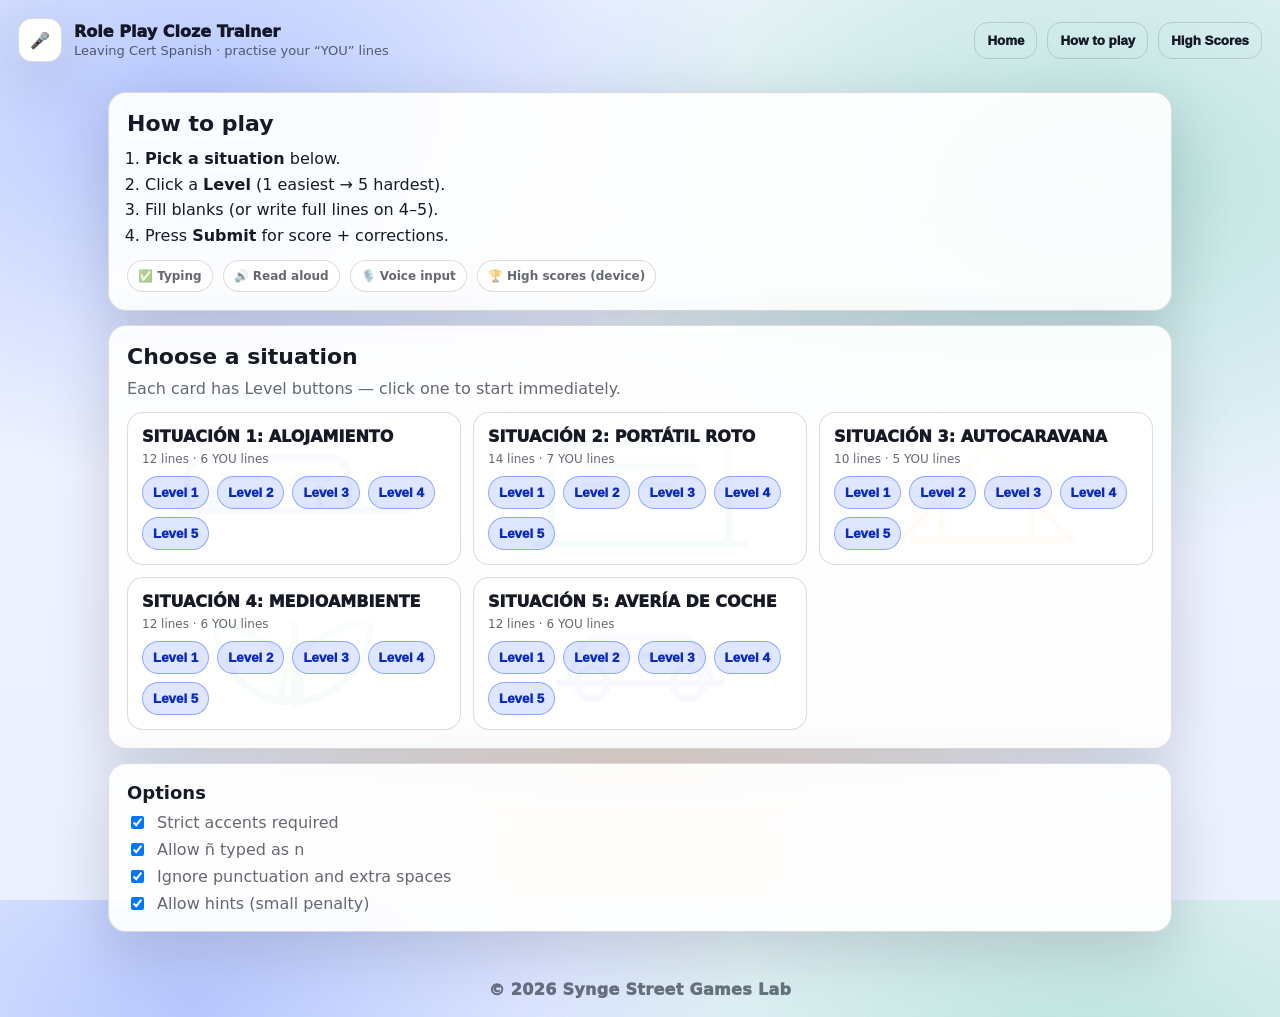
==== commit baddeb03: "Update index.html" ====
--- a/index.html
+++ b/index.html
@@ -25,9 +25,9 @@
     body{
       margin:0; font-family:var(--font); color:var(--text);
       background:
-        radial-gradient(900px 600px at 15% 12%, rgba(29,79,255,0.25), transparent 62%),
-        radial-gradient(900px 600px at 85% 20%, rgba(0,168,107,0.22), transparent 62%),
-        radial-gradient(800px 520px at 50% 95%, rgba(255,140,0,0.18), transparent 62%),
+        radial-gradient(900px 600px at 15% 12%, rgba(29,79,255,0.28), transparent 62%),
+        radial-gradient(900px 600px at 85% 20%, rgba(0,168,107,0.24), transparent 62%),
+        radial-gradient(800px 520px at 50% 95%, rgba(255,140,0,0.20), transparent 62%),
         linear-gradient(180deg, var(--bg1), var(--bg2));
     }
     .app{min-height:100%; display:flex; flex-direction:column}
@@ -49,13 +49,20 @@
     .small{font-size:12px}
     .how{margin:10px 0 0; padding-left:18px; line-height:1.6}
     .grid{display:grid; grid-template-columns: repeat(auto-fit, minmax(260px, 1fr)); gap: 12px; margin-top: 14px;}
-    .sitCard{border:1px solid var(--line); border-radius:16px; background:rgba(255,255,255,0.90); padding:14px}
+    .sitCard{
+      border:1px solid var(--line);
+      border-radius:16px;
+      padding:14px;
+      overflow:hidden;
+      position:relative;
+      background: rgba(255,255,255,0.92);
+    }
     .sitTitle{font-weight:1000; margin-bottom:6px}
     .sitMeta{color:var(--muted); font-size:12px; margin-bottom:10px}
     .levelRow{display:flex; gap:8px; flex-wrap:wrap}
     .levelBtn{
-      border:1px solid rgba(29,79,255,0.35);
-      background: rgba(29,79,255,0.10);
+      border:1px solid rgba(29,79,255,0.42);
+      background: rgba(29,79,255,0.14);
       color: var(--blue2);
       border-radius:999px;
       padding:8px 10px;
@@ -63,9 +70,9 @@
       font-weight:1000;
       transition: transform .10s ease, background .10s ease, border-color .10s ease;
     }
-    .levelBtn:hover{transform: translateY(-1px); background: rgba(29,79,255,0.16); border-color: rgba(29,79,255,0.55)}
+    .levelBtn:hover{transform: translateY(-1px); background: rgba(29,79,255,0.20); border-color: rgba(29,79,255,0.70)}
     .row{display:flex; gap:10px; flex-wrap:wrap; margin-top:12px; align-items:center}
-    .pill{padding:8px 10px; border-radius:999px; border:1px solid var(--line); background:rgba(255,255,255,0.80); font-size:12px; color:var(--muted); font-weight:800}
+    .pill{padding:8px 10px; border-radius:999px; border:1px solid var(--line); background:rgba(255,255,255,0.85); font-size:12px; color:var(--muted); font-weight:800}
     .btn{
       border:1px solid var(--line);
       background:#fff;
@@ -78,8 +85,8 @@
     }
     .btn:hover{transform: translateY(-1px); border-color: rgba(8,12,24,0.22)}
     .btn.primary{
-      background: linear-gradient(180deg, rgba(29,79,255,0.18), rgba(29,79,255,0.12));
-      border-color: rgba(29,79,255,0.45);
+      background: linear-gradient(180deg, rgba(29,79,255,0.22), rgba(29,79,255,0.14));
+      border-color: rgba(29,79,255,0.55);
       color: var(--blue2);
     }
     .btn.ghost{background:transparent}
@@ -92,14 +99,14 @@
     .timer,.score{font-weight:1000}
     .progress{display:flex; align-items:center; gap:10px; min-width:240px; flex:1}
     .bar{height:10px; background: rgba(8,12,24,0.06); border:1px solid var(--line); border-radius:999px; flex:1; overflow:hidden}
-    .fill{height:100%; width:0%; background: rgba(0,168,107,0.75)}
+    .fill{height:100%; width:0%; background: rgba(0,168,107,0.78)}
     .chat{display:flex; flex-direction:column; gap:12px}
-    .bubble{max-width: 900px; padding: 12px; border-radius:16px; border:1px solid var(--line); background: rgba(255,255,255,0.92)}
+    .bubble{max-width: 900px; padding: 12px; border-radius:16px; border:1px solid var(--line); background: rgba(255,255,255,0.94)}
     .bubble.examiner{align-self:flex-start}
-    .bubble.you{align-self:flex-end; background: rgba(0,168,107,0.10); border-color: rgba(0,168,107,0.35)}
+    .bubble.you{align-self:flex-end; background: rgba(0,168,107,0.10); border-color: rgba(0,168,107,0.40)}
     .bubbleTop{display:flex; justify-content:space-between; gap:10px; align-items:center; margin-bottom:6px}
-    .badge{font-size:11px; font-weight:1000; padding:4px 8px; border-radius:999px; border:1px solid var(--line); color:var(--muted); background:rgba(255,255,255,0.85)}
-    .badge.you{color: rgba(0,168,107,0.98); border-color: rgba(0,168,107,0.35); background: rgba(0,168,107,0.12)}
+    .badge{font-size:11px; font-weight:1000; padding:4px 8px; border-radius:999px; border:1px solid var(--line); color:var(--muted); background:rgba(255,255,255,0.90)}
+    .badge.you{color: rgba(0,168,107,0.98); border-color: rgba(0,168,107,0.40); background: rgba(0,168,107,0.14)}
     .lineText{line-height:1.38}
     .blanks{display:flex; flex-wrap:wrap; gap:8px; margin-top:10px}
     .blankWrap{display:flex; align-items:center; gap:8px; flex-wrap:wrap}
@@ -111,16 +118,16 @@
       background:#fff;
       color:var(--text);
       outline:none;
-      font-weight:800;
+      font-weight:900;
     }
-    .blank:focus{border-color: rgba(29,79,255,0.55); box-shadow: 0 0 0 4px rgba(29,79,255,0.16)}
+    .blank:focus{border-color: rgba(29,79,255,0.60); box-shadow: 0 0 0 4px rgba(29,79,255,0.16)}
     .hintText{font-size:12px; color:var(--muted)}
     .cue{font-size:12px; color:var(--muted); margin-top:6px}
     .resultsGrid{display:grid; grid-template-columns: repeat(auto-fit, minmax(160px, 1fr)); gap:12px; margin:14px 0 4px}
     .stat{border:1px solid var(--line); background:rgba(255,255,255,0.92); border-radius:16px; padding:12px}
     .label{color:var(--muted); font-size:12px}
     .value{font-weight:1000; font-size:22px; margin-top:4px}
-    .input{padding:10px 12px; border-radius:14px; border:1px solid var(--line); background:#fff; color:var(--text); outline:none; min-width:220px; font-weight:800}
+    .input{padding:10px 12px; border-radius:14px; border:1px solid var(--line); background:#fff; color:var(--text); outline:none; min-width:220px; font-weight:900}
     .details{margin-top:14px; border:1px solid var(--line); border-radius:16px; padding:10px 12px; background: rgba(8,12,24,0.03)}
     .details summary{cursor:pointer; font-weight:1000}
     .correction{margin-top:10px; padding-top:10px; border-top:1px solid var(--line)}
@@ -265,6 +272,7 @@
   </div>
 
   <script>
+    // ===== DATA =====
     var DATA = {
       "situations": [
         {"id":"s1","title":"SITUACIÓN 1: ALOJAMIENTO","turns":[
@@ -340,14 +348,45 @@
       ]
     };
 
+    // Themed tile backgrounds (SVG icons, no extra files needed)
+    var TILE_BG = {
+      s1: "url(\"data:image/svg+xml;utf8,<svg xmlns='http://www.w3.org/2000/svg' width='900' height='500' viewBox='0 0 900 500'><rect width='900' height='500' fill='white'/><g fill='none' stroke='%231d4fff' stroke-width='18' stroke-linecap='round' stroke-linejoin='round' opacity='0.26'><path d='M160 310V220c0-30 25-55 55-55h330c30 0 55 25 55 55v90'/><path d='M140 310h620'/><path d='M260 220h90'/><path d='M450 220h90'/><path d='M230 310v-60'/><path d='M520 310v-60'/></g></svg>\")",
+      s2: "url(\"data:image/svg+xml;utf8,<svg xmlns='http://www.w3.org/2000/svg' width='900' height='500' viewBox='0 0 900 500'><rect width='900' height='500' fill='white'/><g fill='none' stroke='%2300a86b' stroke-width='18' stroke-linecap='round' stroke-linejoin='round' opacity='0.26'><rect x='210' y='130' width='480' height='270' rx='24'/><path d='M170 400h560'/><path d='M300 190h300'/><path d='M300 240h240'/></g></svg>\")",
+      s3: "url(\"data:image/svg+xml;utf8,<svg xmlns='http://www.w3.org/2000/svg' width='900' height='500' viewBox='0 0 900 500'><rect width='900' height='500' fill='white'/><g fill='none' stroke='%23ff8c00' stroke-width='18' stroke-linecap='round' stroke-linejoin='round' opacity='0.26'><path d='M220 390l230-250 230 250'/><path d='M330 390V250h240v140'/><path d='M250 390h400'/></g></svg>\")",
+      s4: "url(\"data:image/svg+xml;utf8,<svg xmlns='http://www.w3.org/2000/svg' width='900' height='500' viewBox='0 0 900 500'><rect width='900' height='500' fill='white'/><g fill='none' stroke='%2300a86b' stroke-width='18' stroke-linecap='round' stroke-linejoin='round' opacity='0.26'><path d='M470 380c120-20 190-120 190-220-110 20-210 70-240 170-10 35-5 55 50 50z'/><path d='M420 380c-110-20-180-110-180-210 105 20 195 65 225 155 12 35 8 60-45 55z'/><path d='M450 390V170'/></g></svg>\")",
+      s5: "url(\"data:image/svg+xml;utf8,<svg xmlns='http://www.w3.org/2000/svg' width='900' height='500' viewBox='0 0 900 500'><rect width='900' height='500' fill='white'/><g fill='none' stroke='%231d4fff' stroke-width='18' stroke-linecap='round' stroke-linejoin='round' opacity='0.26'><path d='M250 330l40-90c10-20 30-35 52-35h216c22 0 42 15 52 35l40 90'/><path d='M230 330h440'/><circle cx='320' cy='330' r='42'/><circle cx='580' cy='330' r='42'/><path d='M330 255h240'/></g></svg>\")"
+    };
+
     function ready(fn){ if(document.readyState!=="loading") fn(); else document.addEventListener("DOMContentLoaded", fn); }
 
     ready(function(){
       function $(s){ return document.querySelector(s); }
       function esc(s){ return String(s).replace(/[&<>"']/g, c=>({"&":"&amp;","<":"&lt;",">":"&gt;",'"':"&quot;","'":"&#039;"}[c])); }
 
+      // Visible error banner (prevents “silent dead buttons”)
+      window.addEventListener("error", function(){
+        try{
+          var m=document.createElement("div");
+          m.style.position="fixed";
+          m.style.left="12px";
+          m.style.right="12px";
+          m.style.bottom="12px";
+          m.style.padding="12px 14px";
+          m.style.borderRadius="14px";
+          m.style.background="rgba(214,31,44,0.95)";
+          m.style.color="white";
+          m.style.fontWeight="1000";
+          m.style.zIndex="9999";
+          m.textContent="JavaScript error on this device. Refresh. If it continues, tell your teacher.";
+          document.body.appendChild(m);
+        }catch(_){}
+      }, { once:true });
+
       var screens = { home: $("#screenHome"), play: $("#screenPlay"), results: $("#screenResults") };
-      function showScreen(name){ Object.keys(screens).forEach(k=>screens[k].classList.remove("active")); screens[name].classList.add("active"); }
+      function showScreen(name){
+        Object.keys(screens).forEach(k=>screens[k].classList.remove("active"));
+        screens[name].classList.add("active");
+      }
 
       var opts = { strictAccents:true, allowEnyeAsN:true, lenientPunct:true, showHints:true };
       function loadOptions(){
@@ -364,27 +403,27 @@
       function stripAccents(s){ return s.split("").map(ch=>ACC[ch]||ch).join(""); }
 
       function normalize(s){
-        var out = (s==null?"":String(s)).trim();
-        if(opts.lenientPunct) out = out.replace(/[¿?¡!.,;:()\[\]{}"“”'’]/g," ");
-        out = out.replace(/\s+/g," ").trim().toLowerCase();
-        if(opts.allowEnyeAsN) out = out.replace(/ñ/g,"n");
-        if(!opts.strictAccents) out = stripAccents(out);
+        var out=(s==null?"":String(s)).trim();
+        if(opts.lenientPunct) out=out.replace(/[¿?¡!.,;:()\[\]{}"“”'’]/g," ");
+        out=out.replace(/\s+/g," ").trim().toLowerCase();
+        if(opts.allowEnyeAsN) out=out.replace(/ñ/g,"n");
+        if(!opts.strictAccents) out=stripAccents(out);
         return out;
       }
 
       function parseAlternatives(raw){
-        var cleaned = String(raw||"").trim();
-        var parts = cleaned.split("/").map(x=>x.trim()).filter(Boolean);
+        var cleaned=String(raw||"").trim();
+        var parts=cleaned.split("/").map(x=>x.trim()).filter(Boolean);
         return parts.length<=1 ? [cleaned] : parts;
       }
       function isMatch(user, expectedRaw){
-        var u = normalize(user);
-        var alts = parseAlternatives(expectedRaw).map(x=>normalize(x));
+        var u=normalize(user);
+        var alts=parseAlternatives(expectedRaw).map(x=>normalize(x));
         return alts.some(a=>a===u);
       }
       function tokenSimilarity(a,b){
-        var A = normalize(a).split(" ").filter(Boolean);
-        var B = normalize(b).split(" ").filter(Boolean);
+        var A=normalize(a).split(" ").filter(Boolean);
+        var B=normalize(b).split(" ").filter(Boolean);
         if(!A.length && !B.length) return 1;
         var setA={}, setB={}; A.forEach(x=>setA[x]=1); B.forEach(x=>setB[x]=1);
         var inter=0, uni=0;
@@ -393,10 +432,10 @@
         return uni===0?0:inter/uni;
       }
 
-      var STOP = {"el":1,"la":1,"los":1,"las":1,"un":1,"una":1,"unos":1,"unas":1,"y":1,"o":1,"a":1,"de":1,"del":1,"al":1,"que":1,"en":1,"por":1,"para":1,"con":1,"sin":1,"es":1,"estoy":1,"estas":1,"esta":1,"está":1,"son":1,"soy":1,"eres":1,"se":1,"me":1,"te":1,"mi":1,"tu":1,"su":1,"sus":1,"lo":1,"le":1,"les":1,"ya":1,"muy":1,"más":1,"mas":1,"pero":1,"porque":1,"como":1,"cuando":1,"donde":1,"qué":1,"si":1,"no":1,"sí":1,"pues":1,"bueno":1};
+      var STOP={"el":1,"la":1,"los":1,"las":1,"un":1,"una":1,"unos":1,"unas":1,"y":1,"o":1,"a":1,"de":1,"del":1,"al":1,"que":1,"en":1,"por":1,"para":1,"con":1,"sin":1,"es":1,"estoy":1,"estas":1,"esta":1,"está":1,"son":1,"soy":1,"eres":1,"se":1,"me":1,"te":1,"mi":1,"tu":1,"su":1,"sus":1,"lo":1,"le":1,"les":1,"ya":1,"muy":1,"más":1,"mas":1,"pero":1,"porque":1,"como":1,"cuando":1,"donde":1,"qué":1,"si":1,"no":1,"sí":1,"pues":1,"bueno":1};
 
       function mulberry32(a){ return function(){ var t=a+=0x6D2B79F5; t=Math.imul(t^(t>>>15),t|1); t^=t+Math.imul(t^(t>>>7),t|61); return ((t^(t>>>14))>>>0)/4294967296; }; }
-      var SP_WORD = /^[A-Za-zÁÉÍÓÚÜÑáéíóúüñ]+$/;
+      var SP_WORD=/^[A-Za-zÁÉÍÓÚÜÑáéíóúüñ]+$/;
 
       function makeCloze(text, blanksWanted, seed){
         var rng=mulberry32(seed);
@@ -413,7 +452,10 @@
           if(STOP[wn]) continue;
           cand.push({idx:i, raw:w});
         }
-        for(var j=cand.length-1;j>0;j--){ var k=Math.floor(rng()*(j+1)); var tmp=cand[j]; cand[j]=cand[k]; cand[k]=tmp; }
+        for(var j=cand.length-1;j>0;j--){
+          var k=Math.floor(rng()*(j+1));
+          var tmp=cand[j]; cand[j]=cand[k]; cand[k]=tmp;
+        }
         var chosen=cand.slice(0, Math.max(0, blanksWanted));
         var chosenIdx={}; chosen.forEach(c=>chosenIdx[c.idx]=1);
 
@@ -438,6 +480,7 @@
       }
 
       var current={ situation:null, level:1, seed:12345, startMs:0, timerId:null, blanks:[], hintsUsed:0, lastResult:null };
+
       function formatTime(ms){
         var s=Math.max(0, Math.floor(ms/1000));
         var m=Math.floor(s/60);
@@ -477,24 +520,38 @@
       function buildHome(){
         var grid=$("#situationGrid");
         grid.innerHTML="";
+
         DATA.situations.forEach(s=>{
           var youLines=s.turns.filter(t=>t.speaker==="YOU").length;
+
           var card=document.createElement("div");
           card.className="sitCard";
+
+          // Apply themed “background image”
+          var bg = TILE_BG[s.id];
+          if (bg) {
+            card.style.backgroundImage =
+              "linear-gradient(180deg, rgba(255,255,255,0.95), rgba(255,255,255,0.84))," + bg;
+            card.style.backgroundSize = "cover";
+            card.style.backgroundPosition = "center";
+          }
+
           card.innerHTML =
             '<div class="sitTitle">'+esc(s.title)+'</div>'+
             '<div class="sitMeta">'+s.turns.length+' lines · '+youLines+' YOU lines</div>'+
             '<div class="levelRow">'+[1,2,3,4,5].map(l=>(
               '<button class="levelBtn" type="button" data-sit="'+s.id+'" data-lvl="'+l+'">Level '+l+'</button>'
             )).join("")+'</div>';
+
           grid.appendChild(card);
         });
 
+        // One click handler for all Level buttons
         grid.addEventListener("click", function(e){
           var btn = e.target.closest(".levelBtn");
           if(!btn) return;
           startGame(btn.getAttribute("data-sit"), parseInt(btn.getAttribute("data-lvl"),10));
-        });
+        }, { once: true }); // avoid double-binding if buildHome ever runs again
       }
 
       var activeBlankId=0;
@@ -547,10 +604,14 @@
             '<span class="mini">Line '+(idx+1)+'</span>';
           bubble.appendChild(top);
 
-          var line=document.createElement("div");
-          line.className="lineText";
-          line.textContent=t.text;
-          bubble.appendChild(line);
+          // ✅ FIX: Don’t show full YOU line on levels 1–3 (prevents copying).
+          // Show full line for EXAMINER always, and for YOU only on levels 4–5.
+          if (t.speaker === "E" || current.level >= 4) {
+            var line=document.createElement("div");
+            line.className="lineText";
+            line.textContent=t.text;
+            bubble.appendChild(line);
+          }
 
           if(t.speaker==="YOU"){
             if(current.level<=3){
@@ -666,7 +727,7 @@
         if(!Rec){ alert("Voice input not supported here. Try Chrome/Edge."); return; }
         var rec=new Rec(); rec.lang="es-ES"; rec.interimResults=false; rec.maxAlternatives=1;
         var target=current.blanks.find(b=>b.id===activeBlankId) || current.blanks[0];
-        if(!target) return;
+        if(!target || !target.input) return;
         rec.onresult=(ev)=>{
           var text = ev.results && ev.results[0] && ev.results[0][0] ? ev.results[0][0].transcript : "";
           target.input.value=String(text).trim();
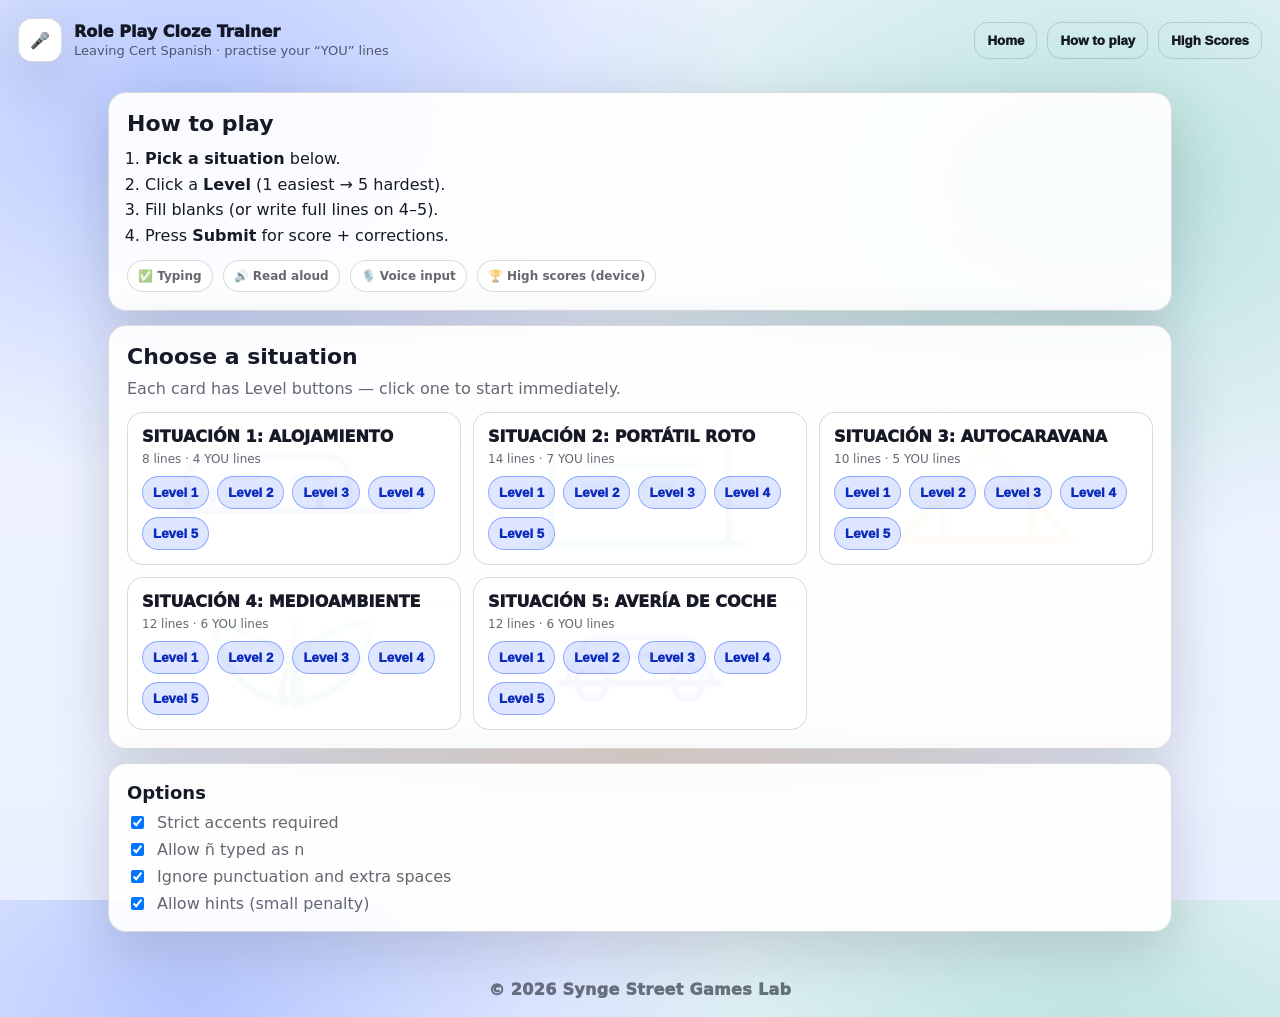
==== commit 0bde620a: "Add files via upload" ====
--- a/index.html
+++ b/index.html
@@ -276,18 +276,14 @@
     var DATA = {
       "situations": [
         {"id":"s1","title":"SITUACIÓN 1: ALOJAMIENTO","turns":[
-          {"speaker":"E","text":"Buenos días. ¿Qué quiere?"},
-          {"speaker":"YOU","text":"Hola, me gustaría una habitación doble con baño para dos noches, por favor."},
-          {"speaker":"E","text":"Lo siento, pero no hay habitaciones disponibles."},
-          {"speaker":"YOU","text":"¿De verdad? ¿No hay ninguna habitación libre? ¿Quizás tiene una habitación individual?"},
-          {"speaker":"E","text":"No, lo siento, pero el hotel está completo."},
-          {"speaker":"YOU","text":"¡Qué pena! ¿Puede recomendarme otro hotel cerca de aquí, por favor?"},
-          {"speaker":"E","text":"Sí, claro. Hay un hotel al lado del banco. Se llama “El Sol”."},
-          {"speaker":"YOU","text":"Gracias. ¿Es caro?"},
-          {"speaker":"E","text":"No, no es muy caro. Son noventa euros por noche."},
-          {"speaker":"YOU","text":"Bueno, está bien. ¿Y el desayuno está incluido en el precio?"},
-          {"speaker":"E","text":"Sí, está incluido."},
-          {"speaker":"YOU","text":"Perfecto. Muchísimas gracias por su ayuda. ¡Adiós!"}
+          {"speaker":"E","text":"Hola, dígame."},
+          {"speaker":"YOU","text":"Voy a estar/ estaré en su universidad el año academico que viene de Erasmus. Es qué, como no conozco a nadie en Caceres, me pregunto si usted me podría dar algun consejo sobre/acerca deAlojamiento."},
+          {"speaker":"E","text":"¿En qué parte de la ciudad querrías vivir?"},
+          {"speaker":"YOU","text":"Bueno, preferiría vivir (bastante) cerca de la universidad, porque el año pasado vivía en las afueras de Dublin, y no me gustaba mucho la verdad."},
+          {"speaker":"E","text":"¿Por qué?"},
+          {"speaker":"YOU","text":"Pues, pasé demasiado tiempo viajando porque estaba muy lejos de todo. En el quinto pimiento, como dicen. JAJA. Si podría utilizar este tiempo en mis estudios/ estudiando, creo que mis notas mejorarían."},
+          {"speaker":"E","text":"Tienes razón. Pero sabes que Cáceres es una ciudad muy pequeña y se puede andar desde las afueras a la Plaza Mayor en media hora."},
+          {"speaker":"YOU","text":"Pues eso no está lejos, la verdad, y cómo el clima es mejor que el de irlanda, consideraré toda la ciudad, aunque todavía/ aún preferiría vivir en el centro."}
         ]},
         {"id":"s2","title":"SITUACIÓN 2: PORTÁTIL ROTO","turns":[
           {"speaker":"E","text":"Buenos días. ¿En qué puedo ayudarle?"},
